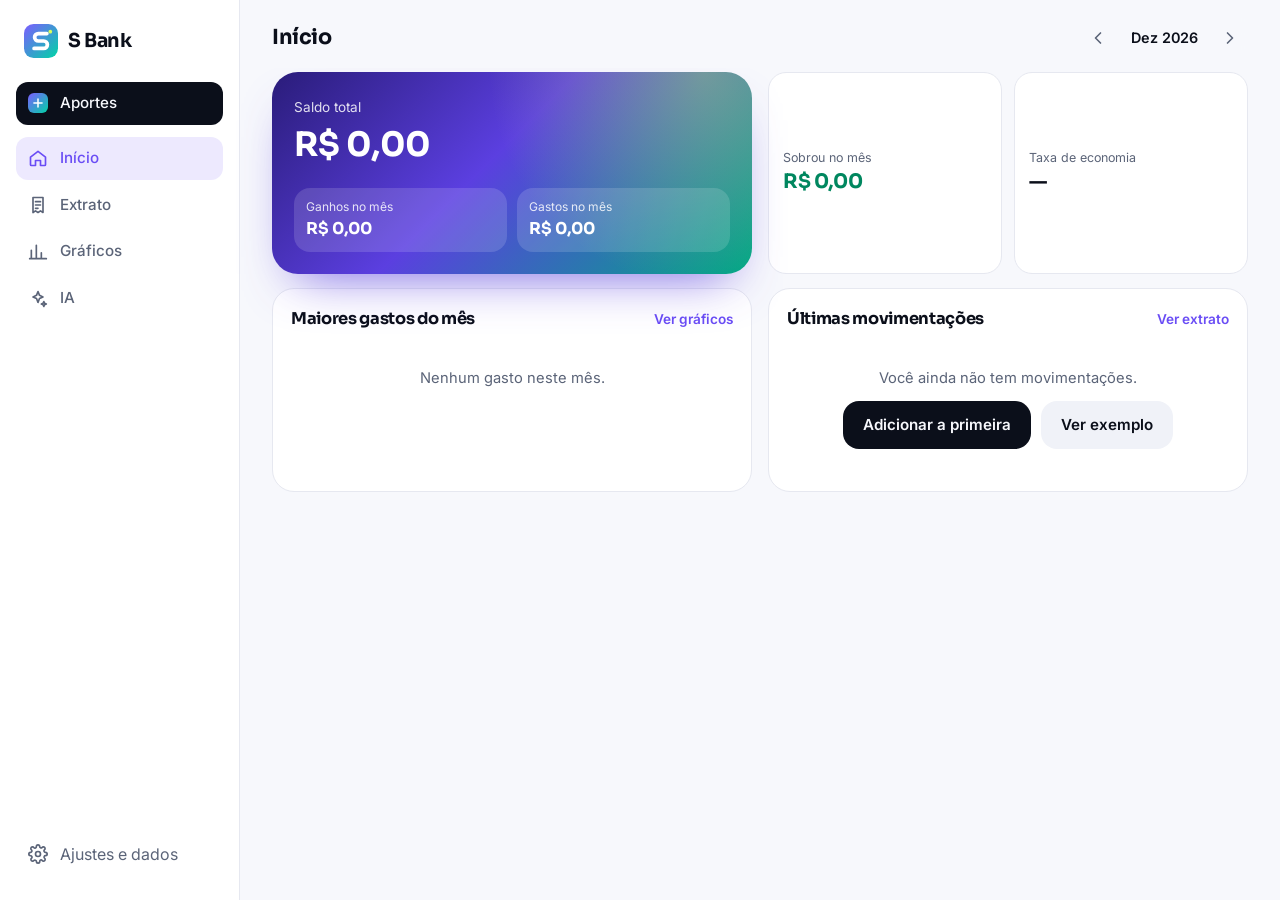
==== app/index.html @ efaa7842 "App de finanças: aportes, extrato, gráficos e análise com IA PWA em app/ otimizado para iPhone, com " ====
<!doctype html>
<html lang="pt-BR">
<head>
  <meta charset="utf-8">
  <meta name="viewport" content="width=device-width, initial-scale=1, viewport-fit=cover">
  <title>S Bank</title>
  <meta name="description" content="S Bank: controle seus ganhos e gastos, veja gráficos e receba análises com IA.">
  <meta name="theme-color" content="#F7F8FC" media="(prefers-color-scheme: light)">
  <meta name="theme-color" content="#0B0F1A" media="(prefers-color-scheme: dark)">
  <meta name="apple-mobile-web-app-capable" content="yes">
  <meta name="mobile-web-app-capable" content="yes">
  <meta name="apple-mobile-web-app-status-bar-style" content="black-translucent">
  <meta name="apple-mobile-web-app-title" content="S Bank">
  <meta name="format-detection" content="telephone=no">
  <link rel="manifest" href="manifest.webmanifest">
  <link rel="icon" href="icons/logo-mark.svg" type="image/svg+xml">
  <link rel="apple-touch-icon" href="icons/icon-180.png">
  <link rel="preconnect" href="https://fonts.googleapis.com">
  <link rel="preconnect" href="https://fonts.gstatic.com" crossorigin>
  <link href="https://fonts.googleapis.com/css2?family=Sora:wght@500;600;700&family=Inter:wght@400;500;600&display=swap" rel="stylesheet">
  <link rel="stylesheet" href="app.css">
  <script src="vendor/chart.umd.js" defer></script>
  <script src="app.js" type="module"></script>
</head>
<body>
  <div class="shell">
    <aside class="sidebar" aria-label="Navegação">
      <a class="brand" href="../">
        <img src="icons/logo-mark.svg" alt="" width="34" height="34">
        <span>S Bank</span>
      </a>
      <nav class="tabs" id="tabs">
        <button class="tab" data-view="inicio" aria-label="Início">
          <svg viewBox="0 0 24 24"><path d="M3 11l9-7 9 7v9a1 1 0 0 1-1 1h-5v-6H9v6H4a1 1 0 0 1-1-1z"/></svg>
          <span>Início</span>
        </button>
        <button class="tab" data-view="extrato" aria-label="Extrato">
          <svg viewBox="0 0 24 24"><path d="M6 3h12v18l-3-2-3 2-3-2-3 2zM9 8h6M9 12h6M9 16h3"/></svg>
          <span>Extrato</span>
        </button>
        <button class="tab tab--add" data-view="aportes" aria-label="Aportes">
          <span class="tab__plus"><svg viewBox="0 0 24 24"><path d="M12 5v14M5 12h14"/></svg></span>
          <span>Aportes</span>
        </button>
        <button class="tab" data-view="graficos" aria-label="Gráficos">
          <svg viewBox="0 0 24 24"><path d="M4 20V10M10 20V4M16 20v-7M22 20H2"/></svg>
          <span>Gráficos</span>
        </button>
        <button class="tab" data-view="ia" aria-label="IA">
          <svg viewBox="0 0 24 24"><path d="M12 3l1.8 4.6L18 9.5l-4.2 1.9L12 16l-1.8-4.6L6 9.5l4.2-1.9zM19 15l.9 2.1L22 18l-2.1.9L19 21l-.9-2.1L16 18l2.1-.9z"/></svg>
          <span>IA</span>
        </button>
      </nav>
      <button class="side-settings" data-open="ajustes">
        <svg viewBox="0 0 24 24"><circle cx="12" cy="12" r="3"/><path d="M19.4 15a1.7 1.7 0 0 0 .3 1.8l.1.1a2 2 0 1 1-2.8 2.8l-.1-.1a1.7 1.7 0 0 0-1.8-.3 1.7 1.7 0 0 0-1 1.5V21a2 2 0 1 1-4 0v-.1a1.7 1.7 0 0 0-1.1-1.5 1.7 1.7 0 0 0-1.8.3l-.1.1a2 2 0 1 1-2.8-2.8l.1-.1a1.7 1.7 0 0 0 .3-1.8 1.7 1.7 0 0 0-1.5-1H3a2 2 0 1 1 0-4h.1a1.7 1.7 0 0 0 1.5-1.1 1.7 1.7 0 0 0-.3-1.8l-.1-.1a2 2 0 1 1 2.8-2.8l.1.1a1.7 1.7 0 0 0 1.8.3H9a1.7 1.7 0 0 0 1-1.5V3a2 2 0 1 1 4 0v.1a1.7 1.7 0 0 0 1 1.5 1.7 1.7 0 0 0 1.8-.3l.1-.1a2 2 0 1 1 2.8 2.8l-.1.1a1.7 1.7 0 0 0-.3 1.8V9a1.7 1.7 0 0 0 1.5 1H21a2 2 0 1 1 0 4h-.1a1.7 1.7 0 0 0-1.5 1z"/></svg>
        <span>Ajustes e dados</span>
      </button>
    </aside>

    <div class="main">
      <header class="topbar">
        <div class="topbar__title">
          <img class="topbar__logo" src="icons/logo-mark.svg" alt="" width="30" height="30">
          <h1 id="viewTitle">Início</h1>
        </div>
        <div class="month" id="monthNav">
          <button class="icon-btn" id="prevMonth" aria-label="Mês anterior"><svg viewBox="0 0 24 24"><path d="M15 6l-6 6 6 6"/></svg></button>
          <span id="monthLabel">—</span>
          <button class="icon-btn" id="nextMonth" aria-label="Próximo mês"><svg viewBox="0 0 24 24"><path d="M9 6l6 6-6 6"/></svg></button>
        </div>
        <button class="icon-btn topbar__settings" data-open="ajustes" aria-label="Ajustes e dados">
          <svg viewBox="0 0 24 24"><circle cx="12" cy="12" r="3"/><path d="M12 2v3M12 19v3M4.2 4.2l2.1 2.1M17.7 17.7l2.1 2.1M2 12h3M19 12h3M4.2 19.8l2.1-2.1M17.7 6.3l2.1-2.1"/></svg>
        </button>
      </header>

      <main class="views">
        <!-- INÍCIO -->
        <section class="view" id="view-inicio" data-title="Início">
          <div class="home-grid">
            <div class="balance-card">
              <span class="balance-card__label">Saldo total</span>
              <strong class="balance-card__value" id="totalBalance">R$ 0,00</strong>
              <div class="balance-card__row">
                <div><span>Ganhos no mês</span><b id="monthIncome">R$ 0</b></div>
                <div><span>Gastos no mês</span><b id="monthExpense">R$ 0</b></div>
              </div>
            </div>

            <div class="stats">
              <div class="stat"><span>Sobrou no mês</span><strong id="monthNet">R$ 0</strong></div>
              <div class="stat"><span>Taxa de economia</span><strong id="savingsRate">0%</strong></div>
            </div>

            <div class="card">
              <div class="card__head"><h2>Maiores gastos do mês</h2><button class="link" data-goto="graficos">Ver gráficos</button></div>
              <div id="topCategories" class="bars"></div>
            </div>

            <div class="card">
              <div class="card__head"><h2>Últimas movimentações</h2><button class="link" data-goto="extrato">Ver extrato</button></div>
              <ul class="tx-list" id="recentList"></ul>
            </div>
          </div>
        </section>

        <!-- APORTES -->
        <section class="view" id="view-aportes" data-title="Aportes">
          <form class="entry" id="entryForm" autocomplete="off">
            <div class="segmented" role="radiogroup" aria-label="Tipo">
              <button type="button" class="segmented__btn" data-type="expense" role="radio">Gasto</button>
              <button type="button" class="segmented__btn" data-type="income" role="radio">Ganho</button>
            </div>

            <label class="amount">
              <span class="sr-only">Valor</span>
              <input id="amount" inputmode="numeric" enterkeyhint="done" value="R$ 0,00" aria-label="Valor">
            </label>

            <div class="field">
              <label for="desc">Descrição</label>
              <input id="desc" type="text" placeholder="Ex.: Mercado, Netflix, Salário" maxlength="80" enterkeyhint="next">
            </div>

            <div class="field">
              <span class="field__label">Categoria</span>
              <div class="chips" id="categoryChips"></div>
            </div>

            <div class="field-row">
              <div class="field">
                <label for="date">Data</label>
                <input id="date" type="date" required>
              </div>
            </div>

            <div class="entry__actions">
              <button type="submit" class="btn btn--primary btn--block" id="saveBtn">Adicionar</button>
              <button type="button" class="btn btn--ghost btn--block" id="cancelEdit" hidden>Cancelar edição</button>
              <button type="button" class="btn btn--danger btn--block" id="deleteBtn" hidden>Excluir</button>
            </div>
          </form>

          <div class="card">
            <div class="card__head"><h2>Adicionados recentemente</h2></div>
            <ul class="tx-list" id="addedList"></ul>
          </div>
        </section>

        <!-- EXTRATO -->
        <section class="view" id="view-extrato" data-title="Extrato">
          <div class="filters">
            <input type="search" id="search" placeholder="Buscar no extrato" aria-label="Buscar">
            <div class="filters__row">
              <div class="segmented segmented--sm" id="typeFilter">
                <button type="button" class="segmented__btn is-active" data-filter="all">Tudo</button>
                <button type="button" class="segmented__btn" data-filter="income">Ganhos</button>
                <button type="button" class="segmented__btn" data-filter="expense">Gastos</button>
              </div>
              <select id="catFilter" aria-label="Categoria"><option value="">Todas as categorias</option></select>
            </div>
          </div>
          <div class="statement-summary" id="statementSummary"></div>
          <div id="statement"></div>
        </section>

        <!-- GRÁFICOS -->
        <section class="view" id="view-graficos" data-title="Gráficos">
          <div class="charts-grid">
            <div class="card">
              <div class="card__head">
                <h2 id="donutTitle">Gastos por categoria</h2>
                <div class="segmented segmented--sm" id="donutType">
                  <button type="button" class="segmented__btn is-active" data-type="expense">Gastos</button>
                  <button type="button" class="segmented__btn" data-type="income">Ganhos</button>
                </div>
              </div>
              <div class="donut-wrap">
                <div class="chart-box chart-box--donut"><canvas id="donutChart" role="img" aria-label="Gráfico de rosca por categoria"></canvas>
                  <div class="donut-center"><span>Total</span><strong id="donutTotal">R$ 0</strong></div>
                </div>
                <ul class="legend" id="donutLegend"></ul>
              </div>
            </div>
            <div class="card">
              <div class="card__head"><h2>Ganhos x gastos (6 meses)</h2></div>
              <div class="chart-box"><canvas id="barChart" role="img" aria-label="Ganhos e gastos dos últimos 6 meses"></canvas></div>
            </div>
            <div class="card">
              <div class="card__head"><h2>Gasto acumulado no mês</h2></div>
              <div class="chart-box"><canvas id="lineChart" role="img" aria-label="Gasto acumulado ao longo do mês"></canvas></div>
            </div>
          </div>
        </section>

        <!-- IA -->
        <section class="view" id="view-ia" data-title="IA">
          <div class="ai-hero">
            <div class="ai-hero__icon">✦</div>
            <div>
              <h2>Analista S</h2>
              <p class="muted">A IA lê seus ganhos e gastos e devolve um resumo, alertas e gráficos.</p>
            </div>
          </div>
          <div class="ai-nokey card" id="aiNoKey" hidden>
            <p>Para usar a IA, adicione sua chave da API da Anthropic em <b>Ajustes</b>. Ela fica salva só neste aparelho.</p>
            <button class="btn btn--primary" data-open="ajustes">Abrir ajustes</button>
          </div>
          <div class="ai-prompts">
            <button class="prompt-chip" data-prompt="Analise meus ganhos e gastos deste mês. O que se destacou e onde estou gastando demais?">📊 Analisar o mês</button>
            <button class="prompt-chip" data-prompt="Compare meus últimos 6 meses. Quais categorias cresceram, quais caíram e qual a tendência?">📈 Comparar meses</button>
            <button class="prompt-chip" data-prompt="Onde posso economizar? Sugira cortes concretos com valores estimados por mês.">✂️ Onde economizar</button>
            <button class="prompt-chip" data-prompt="Monte um orçamento mensal por categoria baseado no meu histórico, buscando guardar pelo menos 20% do que ganho.">🎯 Criar orçamento</button>
          </div>
          <form class="ai-ask" id="aiForm">
            <textarea id="aiQuestion" rows="2" placeholder="Pergunte algo sobre suas finanças…" aria-label="Pergunta para a IA"></textarea>
            <button class="btn btn--primary" type="submit" id="aiSend">Analisar</button>
          </form>
          <div id="aiResults"></div>
        </section>
      </main>
    </div>
  </div>

  <!-- AJUSTES -->
  <div class="sheet" id="sheet-ajustes" role="dialog" aria-modal="true" aria-labelledby="ajustesTitle" hidden>
    <div class="sheet__backdrop" data-close></div>
    <div class="sheet__panel">
      <div class="sheet__grip"></div>
      <div class="sheet__head">
        <h2 id="ajustesTitle">Ajustes e dados</h2>
        <button class="icon-btn" data-close aria-label="Fechar"><svg viewBox="0 0 24 24"><path d="M6 6l12 12M18 6L6 18"/></svg></button>
      </div>

      <div class="settings-group">
        <h3>Seus dados</h3>
        <p class="muted small" id="dataInfo"></p>
        <div class="btn-grid">
          <button class="btn btn--primary" id="exportJson">Exportar dados (.json)</button>
          <button class="btn btn--ghost" id="exportCsv">Exportar extrato (.csv)</button>
          <label class="btn btn--ghost file-btn">Importar arquivo
            <input type="file" id="importFile" accept="application/json,.json">
          </label>
        </div>
        <p class="muted small">Exporte o arquivo e envie para a pasta <code>data/</code> do seu repositório. Para trazer de volta, use “Importar arquivo”.</p>
      </div>

      <div class="settings-group">
        <h3>Sincronizar com o GitHub <span class="tag">opcional</span></h3>
        <p class="muted small">Envia e baixa o arquivo de dados direto do repositório, sem precisar fazer upload manual. Use um token “fine-grained” com permissão <b>Contents: Read and write</b> apenas no repositório de dados.</p>
        <div class="field"><label for="ghRepo">Repositório (dono/nome)</label><input id="ghRepo" placeholder="1matheeus/sbank" autocapitalize="off" spellcheck="false"></div>
        <div class="field"><label for="ghPath">Caminho do arquivo</label><input id="ghPath" placeholder="data/sbank-dados.json" autocapitalize="off" spellcheck="false"></div>
        <div class="field"><label for="ghToken">Token do GitHub</label><input id="ghToken" type="password" placeholder="github_pat_…" autocapitalize="off" spellcheck="false"></div>
        <div class="btn-grid">
          <button class="btn btn--primary" id="ghPush">Enviar para o GitHub</button>
          <button class="btn btn--ghost" id="ghPull">Baixar do GitHub</button>
        </div>
      </div>

      <div class="settings-group">
        <h3>Inteligência artificial</h3>
        <p class="muted small">A análise usa a API da Anthropic (Claude). Crie uma chave em console.anthropic.com. Ela fica salva somente neste aparelho e nunca vai para o arquivo exportado.</p>
        <div class="field"><label for="apiKey">Chave da API</label><input id="apiKey" type="password" placeholder="sk-ant-…" autocapitalize="off" spellcheck="false"></div>
      </div>

      <div class="settings-group">
        <h3>Categorias</h3>
        <div class="cat-manage" id="catManage"></div>
        <form class="cat-add" id="catAddForm">
          <input id="catEmoji" maxlength="4" placeholder="🙂" aria-label="Emoji">
          <input id="catName" maxlength="24" placeholder="Nova categoria" aria-label="Nome da categoria" required>
          <select id="catType" aria-label="Tipo"><option value="expense">Gasto</option><option value="income">Ganho</option></select>
          <button class="btn btn--primary" type="submit">Criar</button>
        </form>
      </div>

      <div class="settings-group">
        <h3>Zona de perigo</h3>
        <div class="btn-grid">
          <button class="btn btn--ghost" id="loadDemo">Carregar dados de exemplo</button>
          <button class="btn btn--danger" id="wipeData">Apagar todos os dados</button>
        </div>
      </div>
      <p class="muted small center">S Bank · seus dados ficam neste aparelho até você exportar.</p>
    </div>
  </div>

  <div class="toast" id="toast" role="status" aria-live="polite"></div>
</body>
</html>
---- app/app.css ----
:root {
  color-scheme: light;
  --violet: #7C5CFF;
  --mint: #00D4A6;
  --lime: #D9FF5C;
  --grad: linear-gradient(135deg, var(--violet), var(--mint));
  --bg: #F7F8FC;
  --surface: #FFFFFF;
  --surface-2: #F0F2F8;
  --line: #E6E8F0;
  --text: #0B0F1A;
  --text-2: #5B6478;
  --text-3: #8A92A6;
  --pos: #00875F;
  --neg: #D92D3A;
  --accent: #6A4DF5;
  --shadow: 0 12px 32px -16px rgba(20, 26, 43, .22);
  --radius: 22px;
  --tabbar-h: 64px;
  --safe-top: env(safe-area-inset-top, 0px);
  --safe-bottom: env(safe-area-inset-bottom, 0px);
}
@media (prefers-color-scheme: dark) {
  :root:not([data-theme="light"]) {
    color-scheme: dark;
    --bg: #0B0F1A;
    --surface: #141A2B;
    --surface-2: #1C2338;
    --line: #262E46;
    --text: #F1F3F9;
    --text-2: #A9B0C2;
    --text-3: #7A8299;
    --pos: #2BD9A8;
    --neg: #FF6B76;
    --accent: #A08CFF;
    --shadow: 0 12px 32px -16px rgba(0, 0, 0, .6);
  }
}
:root[data-theme="dark"] {
  color-scheme: dark;
  --bg: #0B0F1A; --surface: #141A2B; --surface-2: #1C2338; --line: #262E46;
  --text: #F1F3F9; --text-2: #A9B0C2; --text-3: #7A8299;
  --pos: #2BD9A8; --neg: #FF6B76; --accent: #A08CFF;
  --shadow: 0 12px 32px -16px rgba(0, 0, 0, .6);
}

* { box-sizing: border-box; margin: 0; padding: 0; -webkit-tap-highlight-color: transparent; }
html, body { height: 100%; }
body {
  font-family: Inter, -apple-system, system-ui, sans-serif;
  background: var(--bg);
  color: var(--text);
  line-height: 1.5;
  -webkit-font-smoothing: antialiased;
  -webkit-text-size-adjust: 100%;
  overscroll-behavior-y: none;
}
h1, h2, h3, strong, .brand { font-family: Sora, Inter, sans-serif; letter-spacing: -0.02em; }
h2 { font-size: 1.02rem; }
h3 { font-size: .95rem; }
button { font: inherit; color: inherit; background: none; border: 0; cursor: pointer; }
input, select, textarea { font: inherit; font-size: 16px; color: var(--text); }
svg { fill: none; stroke: currentColor; stroke-width: 2; stroke-linecap: round; stroke-linejoin: round; }
code { font-size: .85em; background: var(--surface-2); padding: 1px 6px; border-radius: 6px; }
.muted { color: var(--text-2); }
.small { font-size: .82rem; }
.center { text-align: center; }
.pos { color: var(--pos); }
.neg { color: var(--neg); }
.sr-only { position: absolute; width: 1px; height: 1px; overflow: hidden; clip: rect(0 0 0 0); }
[hidden] { display: none !important; }

/* ---------- Layout ---------- */
.shell { min-height: 100dvh; }
.sidebar .brand, .side-settings { display: none; }
.tabs {
  position: fixed; left: 0; right: 0; bottom: 0; z-index: 40;
  display: grid; grid-template-columns: repeat(5, 1fr);
  height: calc(var(--tabbar-h) + var(--safe-bottom));
  padding-bottom: var(--safe-bottom);
  background: color-mix(in srgb, var(--surface) 82%, transparent);
  backdrop-filter: blur(20px) saturate(1.6);
  -webkit-backdrop-filter: blur(20px) saturate(1.6);
  border-top: 1px solid var(--line);
}
.tab {
  display: flex; flex-direction: column; align-items: center; justify-content: center; gap: 3px;
  font-size: .68rem; font-weight: 500; color: var(--text-3); transition: color .2s;
}
.tab svg { width: 24px; height: 24px; }
.tab.is-active { color: var(--accent); }
.tab--add { color: var(--text-2); }
.tab__plus {
  width: 44px; height: 44px; margin-top: -18px; border-radius: 15px; display: grid; place-items: center;
  background: var(--grad); color: #fff; box-shadow: 0 8px 20px -6px rgba(124, 92, 255, .7);
}
.tab__plus svg { width: 24px; height: 24px; stroke-width: 2.6; }
.tab--add.is-active { color: var(--accent); }

.topbar {
  position: sticky; top: 0; z-index: 30;
  display: flex; align-items: center; gap: 8px;
  padding: calc(var(--safe-top) + 10px) 16px 10px;
  background: color-mix(in srgb, var(--bg) 85%, transparent);
  backdrop-filter: blur(16px); -webkit-backdrop-filter: blur(16px);
}
.topbar__title { display: flex; align-items: center; gap: 10px; min-width: 0; }
.topbar h1 { font-size: 1.3rem; white-space: nowrap; }
.month { margin-left: auto; display: flex; align-items: center; gap: 2px; font-weight: 600; font-size: .9rem; }
.month span { min-width: 92px; text-align: center; text-transform: capitalize; }
.icon-btn { width: 36px; height: 36px; border-radius: 12px; display: grid; place-items: center; color: var(--text-2); }
.icon-btn:active { background: var(--surface-2); }
.icon-btn svg { width: 20px; height: 20px; }

.views { padding: 4px 16px calc(var(--tabbar-h) + var(--safe-bottom) + 24px); max-width: 1180px; margin: 0 auto; }
.view { display: none; animation: fade .25s ease; }
.view.is-active { display: block; }
@keyframes fade { from { opacity: 0; transform: translateY(6px); } }

/* ---------- Cards ---------- */
.card {
  background: var(--surface); border: 1px solid var(--line); border-radius: var(--radius);
  padding: 18px; margin-top: 14px;
}
.card__head { display: flex; align-items: center; justify-content: space-between; gap: 12px; margin-bottom: 12px; flex-wrap: wrap; }
.link { color: var(--accent); font-weight: 600; font-size: .85rem; }

.balance-card {
  position: relative; overflow: hidden; color: #fff; border-radius: 26px; padding: 22px;
  background:
    radial-gradient(circle at 90% 0%, rgba(217, 255, 92, .35), transparent 45%),
    linear-gradient(135deg, #2A1C7A 0%, #5B3FE0 45%, #00A884 100%);
  box-shadow: 0 24px 50px -24px rgba(91, 63, 224, .8);
}
.balance-card__label { font-size: .85rem; opacity: .85; }
.balance-card__value { display: block; font-size: 2.1rem; margin: 2px 0 18px; }
.balance-card__row { display: grid; grid-template-columns: 1fr 1fr; gap: 10px; }
.balance-card__row div { background: rgba(255, 255, 255, .14); border-radius: 16px; padding: 10px 12px; }
.balance-card__row span { display: block; font-size: .75rem; opacity: .85; }
.balance-card__row b { font-family: Sora, sans-serif; font-size: 1.02rem; }

.stats { display: grid; grid-template-columns: 1fr 1fr; gap: 12px; margin-top: 14px; }
.stat { background: var(--surface); border: 1px solid var(--line); border-radius: 18px; padding: 14px; }
.stat span { display: block; font-size: .78rem; color: var(--text-2); }
.stat strong { font-size: 1.25rem; }

.bars { display: grid; gap: 12px; }
.bar-row { display: grid; grid-template-columns: 1fr auto; gap: 4px 10px; font-size: .9rem; }
.bar-row__name { display: flex; align-items: center; gap: 8px; }
.bar-row__value { font-weight: 600; font-variant-numeric: tabular-nums; }
.bar-row__track { grid-column: 1 / -1; height: 8px; border-radius: 8px; background: var(--surface-2); overflow: hidden; }
.bar-row__fill { height: 100%; border-radius: 8px; }

/* ---------- Transactions ---------- */
.tx-list { list-style: none; }
.tx {
  display: flex; align-items: center; gap: 12px; padding: 10px 4px; width: 100%; text-align: left;
  border-radius: 14px;
}
.tx:active { background: var(--surface-2); }
.tx + .tx, li + li > .tx { border-top: 1px solid var(--line); }
.tx__icon { flex: none; width: 42px; height: 42px; border-radius: 14px; display: grid; place-items: center; font-size: 1.2rem; background: var(--surface-2); }
.tx__body { flex: 1; min-width: 0; }
.tx__title, .tx__meta { display: block; }
.tx__title { font-weight: 600; white-space: nowrap; overflow: hidden; text-overflow: ellipsis; }
.tx__meta { font-size: .78rem; color: var(--text-2); }
.tx__amount { font-family: Sora, sans-serif; font-weight: 600; font-variant-numeric: tabular-nums; white-space: nowrap; }
.empty { padding: 24px 8px; text-align: center; color: var(--text-2); font-size: .92rem; }
.empty .btn { margin-top: 12px; }

/* ---------- Buttons & fields ---------- */
.btn {
  display: inline-flex; align-items: center; justify-content: center; gap: 8px;
  min-height: 48px; padding: 0 20px; border-radius: 16px; font-weight: 600; font-size: .95rem;
  transition: transform .15s, opacity .2s; text-align: center;
}
.btn:active { transform: scale(.98); }
.btn:disabled { opacity: .5; }
.btn--primary { background: var(--text); color: var(--bg); }
.btn--ghost { background: var(--surface-2); color: var(--text); }
.btn--danger { background: color-mix(in srgb, var(--neg) 14%, transparent); color: var(--neg); }
.btn--block { width: 100%; }
.btn-grid { display: grid; gap: 10px; margin: 10px 0; }
.file-btn { position: relative; overflow: hidden; cursor: pointer; }
.file-btn input { position: absolute; inset: 0; opacity: 0; cursor: pointer; }

.field { display: grid; gap: 6px; margin-top: 16px; }
.field label, .field__label { font-size: .82rem; font-weight: 600; color: var(--text-2); }
.field input, .field select, .filters input, .filters select, .cat-add input, .cat-add select, .ai-ask textarea {
  width: 100%; min-height: 48px; padding: 10px 14px; border-radius: 14px;
  background: var(--surface); border: 1px solid var(--line); outline: none;
  -webkit-appearance: none; appearance: none;
}
.field input:focus, .filters input:focus, .ai-ask textarea:focus { border-color: var(--accent); box-shadow: 0 0 0 3px color-mix(in srgb, var(--accent) 20%, transparent); }
input[type=date] { display: block; }
select {
  background-image: url("data:image/svg+xml,%3Csvg xmlns='http://www.w3.org/2000/svg' viewBox='0 0 24 24' fill='none' stroke='%238A92A6' stroke-width='2' stroke-linecap='round'%3E%3Cpath d='M6 9l6 6 6-6'/%3E%3C/svg%3E");
  background-repeat: no-repeat; background-position: right 12px center; background-size: 18px; padding-right: 38px !important;
}

.segmented { display: grid; grid-auto-flow: column; grid-auto-columns: 1fr; padding: 4px; border-radius: 16px; background: var(--surface-2); gap: 4px; }
.segmented__btn { min-height: 42px; border-radius: 12px; font-weight: 600; color: var(--text-2); transition: background .2s, color .2s; }
.segmented__btn.is-active { background: var(--surface); color: var(--text); box-shadow: 0 2px 8px rgba(0, 0, 0, .08); }
.segmented--sm .segmented__btn { min-height: 34px; padding: 0 12px; font-size: .85rem; }
.entry .segmented__btn.is-active[data-type="expense"] { color: var(--neg); }
.entry .segmented__btn.is-active[data-type="income"] { color: var(--pos); }

/* ---------- Aportes ---------- */
.entry { background: var(--surface); border: 1px solid var(--line); border-radius: var(--radius); padding: 18px; }
.amount { display: block; margin: 18px 0 4px; }
.amount input {
  width: 100%; border: 0; outline: 0; background: transparent; text-align: center;
  font-family: Sora, sans-serif; font-weight: 700; font-size: 2.6rem; letter-spacing: -0.03em;
  font-variant-numeric: tabular-nums; caret-color: var(--accent);
}
.entry[data-type="expense"] .amount input { color: var(--neg); }
.entry[data-type="income"] .amount input { color: var(--pos); }
.chips { display: grid; grid-template-columns: repeat(auto-fill, minmax(96px, 1fr)); gap: 8px; }
.chip {
  display: flex; flex-direction: column; align-items: center; gap: 4px; padding: 10px 6px; min-height: 72px;
  border-radius: 16px; border: 1.5px solid var(--line); background: var(--surface); font-size: .78rem; font-weight: 500;
  transition: border-color .15s, background .15s;
}
.chip__emoji { font-size: 1.35rem; line-height: 1; }
.chip.is-active { border-color: var(--accent); background: color-mix(in srgb, var(--accent) 10%, var(--surface)); color: var(--text); }
.field-row { display: grid; gap: 12px; }
.entry__actions { display: grid; gap: 10px; margin-top: 20px; }

/* ---------- Extrato ---------- */
.filters { display: grid; gap: 10px; }
.filters__row { display: grid; grid-template-columns: 1fr; gap: 10px; }
.statement-summary { display: grid; grid-template-columns: repeat(3, minmax(0, 1fr)); gap: 8px; margin: 14px 0 4px; }
.statement-summary div { min-width: 0; background: var(--surface); border: 1px solid var(--line); border-radius: 16px; padding: 10px 12px; }
.statement-summary span { display: block; font-size: .72rem; color: var(--text-2); }
.statement-summary b { display: block; font-family: Sora, sans-serif; font-size: clamp(.78rem, 3.4vw, .92rem); white-space: nowrap; font-variant-numeric: tabular-nums; }
.day { margin-top: 16px; }
.day__head { display: flex; justify-content: space-between; font-size: .8rem; font-weight: 600; color: var(--text-2); padding: 0 6px 6px; }
.day__head span:first-child::first-letter { text-transform: uppercase; }
.day .tx-list { background: var(--surface); border: 1px solid var(--line); border-radius: 18px; padding: 2px 10px; }

/* ---------- Gráficos ---------- */
.charts-grid { display: grid; gap: 0; }
.chart-box { position: relative; height: 240px; }
.chart-box--donut { height: 220px; width: 220px; margin: 0 auto; }
.donut-center { position: absolute; inset: 0; display: grid; place-content: center; text-align: center; pointer-events: none; }
.donut-center span { font-size: .75rem; color: var(--text-2); }
.donut-center strong { font-size: 1.15rem; }
.donut-wrap { display: grid; gap: 16px; }
.legend { list-style: none; display: grid; gap: 2px; }
.legend li { display: grid; grid-template-columns: 12px 1fr auto auto; gap: 10px; align-items: center; padding: 7px 4px; font-size: .9rem; border-bottom: 1px solid var(--line); }
.legend li:last-child { border-bottom: 0; }
.legend i { width: 12px; height: 12px; border-radius: 4px; }
.legend b { font-variant-numeric: tabular-nums; }
.legend small { color: var(--text-2); min-width: 42px; text-align: right; font-variant-numeric: tabular-nums; }

/* ---------- IA ---------- */
.ai-hero { display: flex; gap: 14px; align-items: center; padding: 18px; border-radius: var(--radius); background: linear-gradient(160deg, color-mix(in srgb, var(--violet) 14%, var(--surface)), color-mix(in srgb, var(--mint) 14%, var(--surface))); border: 1px solid var(--line); }
.ai-hero__icon { flex: none; width: 48px; height: 48px; border-radius: 16px; display: grid; place-items: center; background: var(--grad); color: #fff; font-size: 1.4rem; }
.ai-hero p { font-size: .88rem; }
.ai-prompts { display: flex; gap: 8px; overflow-x: auto; padding: 14px 0 4px; margin: 0 -16px; padding-inline: 16px; scrollbar-width: none; }
.ai-prompts::-webkit-scrollbar { display: none; }
.prompt-chip { flex: none; padding: 10px 14px; border-radius: 999px; background: var(--surface); border: 1px solid var(--line); font-size: .88rem; font-weight: 500; white-space: nowrap; }
.prompt-chip:active { background: var(--surface-2); }
.ai-ask { display: grid; grid-template-columns: 1fr auto; gap: 8px; margin-top: 10px; align-items: end; }
.ai-ask textarea { resize: none; min-height: 48px; }
.ai-loading { display: flex; align-items: center; gap: 12px; }
.spinner { width: 22px; height: 22px; border-radius: 50%; border: 3px solid var(--surface-2); border-top-color: var(--accent); animation: spin .8s linear infinite; }
@keyframes spin { to { transform: rotate(360deg); } }
.ai-report h3 { font-size: 1.1rem; margin-bottom: 6px; }
.ai-report__q { font-size: .8rem; color: var(--text-2); margin-bottom: 10px; }
.ai-report__summary { color: var(--text); }
.insights { list-style: none; display: grid; gap: 8px; margin: 14px 0; }
.insights li { display: flex; gap: 10px; padding: 10px 12px; border-radius: 14px; background: var(--surface-2); font-size: .92rem; }
.insights li::before { flex: none; font-weight: 700; }
.insights .positivo::before { content: "✓"; color: var(--pos); }
.insights .alerta::before { content: "!"; color: var(--neg); }
.insights .neutro::before { content: "•"; color: var(--text-2); }
.ai-chart { margin-top: 16px; }
.ai-chart h4 { font-family: Sora, sans-serif; font-size: .95rem; }
.ai-chart p { font-size: .82rem; color: var(--text-2); margin-bottom: 8px; }
.tips { margin: 14px 0 0 18px; display: grid; gap: 6px; font-size: .92rem; }
.ai-report__foot { display: flex; justify-content: space-between; align-items: center; margin-top: 14px; font-size: .75rem; color: var(--text-3); }
.ai-error { border-color: color-mix(in srgb, var(--neg) 40%, var(--line)); }

/* ---------- Sheet (ajustes) ---------- */
.sheet { position: fixed; inset: 0; z-index: 60; }
.sheet__backdrop { position: absolute; inset: 0; background: rgba(5, 8, 15, .45); animation: fadeIn .2s; }
.sheet__panel {
  position: absolute; left: 0; right: 0; bottom: 0; max-height: calc(100dvh - var(--safe-top) - 24px);
  overflow-y: auto; -webkit-overflow-scrolling: touch; overscroll-behavior: contain;
  background: var(--bg); border-radius: 26px 26px 0 0; padding: 8px 18px calc(24px + var(--safe-bottom));
  animation: slideUp .28s cubic-bezier(.2, .8, .2, 1);
}
.sheet__grip { width: 40px; height: 5px; border-radius: 5px; background: var(--line); margin: 4px auto 8px; }
.sheet__head { display: flex; align-items: center; justify-content: space-between; margin-bottom: 4px; }
.sheet__head h2 { font-size: 1.25rem; }
@keyframes slideUp { from { transform: translateY(100%); } }
@keyframes fadeIn { from { opacity: 0; } }
.settings-group { background: var(--surface); border: 1px solid var(--line); border-radius: 20px; padding: 16px; margin-top: 14px; }
.settings-group h3 { margin-bottom: 6px; display: flex; align-items: center; gap: 8px; }
.tag { font-family: Inter, sans-serif; font-size: .7rem; font-weight: 600; padding: 2px 8px; border-radius: 999px; background: var(--surface-2); color: var(--text-2); }
.cat-manage { display: flex; flex-wrap: wrap; gap: 6px; margin: 8px 0 12px; }
.cat-pill { display: inline-flex; align-items: center; gap: 6px; padding: 6px 6px 6px 10px; border-radius: 999px; background: var(--surface-2); font-size: .85rem; }
.cat-pill i { width: 8px; height: 8px; border-radius: 50%; }
.cat-pill button { width: 22px; height: 22px; border-radius: 50%; display: grid; place-items: center; color: var(--text-3); }
.cat-pill button svg { width: 14px; height: 14px; }
.cat-add { display: grid; grid-template-columns: 64px 1fr; gap: 8px; }
.cat-add select, .cat-add .btn { grid-column: span 1; }
.cat-add #catEmoji { text-align: center; }

.toast {
  position: fixed; left: 50%; bottom: calc(var(--tabbar-h) + var(--safe-bottom) + 16px); z-index: 80;
  transform: translate(-50%, 20px); opacity: 0; pointer-events: none;
  background: var(--text); color: var(--bg); padding: 12px 18px; border-radius: 14px; font-weight: 500; font-size: .9rem;
  max-width: calc(100vw - 32px); transition: opacity .25s, transform .25s; box-shadow: var(--shadow);
}
.toast.show { opacity: 1; transform: translate(-50%, 0); }

/* ---------- Telas maiores ---------- */
@media (min-width: 720px) {
  .home-grid { display: grid; grid-template-columns: 1fr 1fr; gap: 0 16px; }
  .home-grid .balance-card, .home-grid .stats { grid-column: span 1; }
  .home-grid .stats { margin-top: 0; align-content: stretch; }
  .home-grid .stat { display: grid; align-content: center; }
  .filters__row { grid-template-columns: auto 1fr; }
  .charts-grid { grid-template-columns: 1fr 1fr; gap: 0 16px; }
  .charts-grid .card:first-child { grid-row: span 2; }
  .donut-wrap { align-content: start; }
  .field-row { grid-template-columns: 1fr 1fr; }
  #view-aportes { display: none; }
  #view-aportes.is-active { display: grid; grid-template-columns: 1.1fr 1fr; gap: 16px; align-items: start; }
  #view-aportes .card { margin-top: 0; }
  .cat-add { grid-template-columns: 64px 1fr 140px auto; }
}
@media (min-width: 1000px) {
  .shell { display: grid; grid-template-columns: 240px 1fr; }
  .sidebar {
    position: sticky; top: 0; height: 100dvh; display: flex; flex-direction: column; gap: 24px;
    padding: 24px 16px; border-right: 1px solid var(--line); background: var(--surface);
  }
  .sidebar .brand { display: flex; align-items: center; gap: 10px; font-weight: 700; font-size: 1.2rem; color: var(--text); text-decoration: none; padding: 0 8px; }
  .tabs { position: static; display: grid; grid-template-columns: 1fr; height: auto; padding: 0; gap: 4px; background: none; border: 0; backdrop-filter: none; -webkit-backdrop-filter: none; }
  .tab { flex-direction: row; justify-content: flex-start; gap: 12px; padding: 10px 12px; border-radius: 12px; font-size: .95rem; color: var(--text-2); }
  .tab:hover { background: var(--surface-2); }
  .tab.is-active { background: color-mix(in srgb, var(--accent) 12%, transparent); color: var(--accent); }
  .tab svg { width: 20px; height: 20px; }
  .tab__plus { width: 20px; height: 20px; margin: 0; border-radius: 6px; box-shadow: none; }
  .tab__plus svg { width: 14px; height: 14px; }
  .tab--add { order: -1; background: var(--text); color: var(--bg) !important; margin-bottom: 8px; }
  .tab--add:hover { background: var(--text); opacity: .9; }
  .side-settings { margin-top: auto; display: flex; align-items: center; gap: 12px; padding: 10px 12px; border-radius: 12px; color: var(--text-2); }
  .side-settings:hover { background: var(--surface-2); }
  .side-settings svg { width: 20px; height: 20px; }
  .topbar { padding: 20px 32px 12px; }
  .topbar__logo, .topbar__settings { display: none; }
  .views { padding: 4px 32px 48px; }
  .toast { bottom: 32px; }
  .sheet__panel { left: 50%; right: auto; width: 560px; transform: translateX(-50%); top: 5vh; bottom: 5vh; border-radius: 26px; max-height: none; animation: fadeIn .2s; }
  .sheet__grip { display: none; }
}

@media (prefers-reduced-motion: reduce) {
  *, *::before, *::after { animation: none !important; transition: none !important; }
}
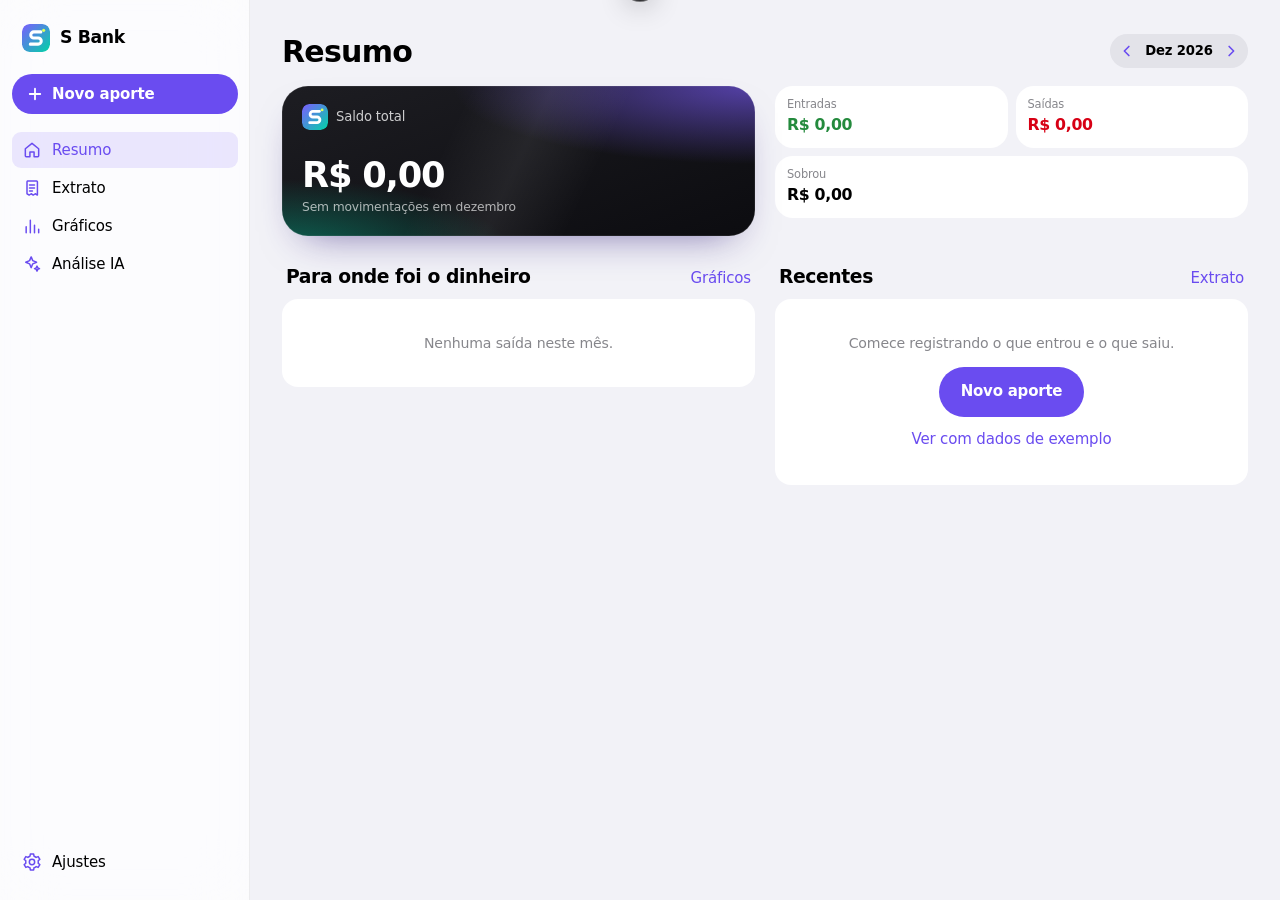
==== commit 418d407d: "Novo visual no estilo iOS para o app e a landing page App: fonte e cores do sistema, barra de abas d" ====
--- a/app/index.html
+++ b/app/index.html
@@ -4,9 +4,9 @@
   <meta charset="utf-8">
   <meta name="viewport" content="width=device-width, initial-scale=1, viewport-fit=cover">
   <title>S Bank</title>
-  <meta name="description" content="S Bank: controle seus ganhos e gastos, veja gráficos e receba análises com IA.">
-  <meta name="theme-color" content="#F7F8FC" media="(prefers-color-scheme: light)">
-  <meta name="theme-color" content="#0B0F1A" media="(prefers-color-scheme: dark)">
+  <meta name="description" content="S Bank: seus ganhos e gastos, com gráficos e análise por IA.">
+  <meta name="theme-color" content="#F2F2F7" media="(prefers-color-scheme: light)">
+  <meta name="theme-color" content="#000000" media="(prefers-color-scheme: dark)">
   <meta name="apple-mobile-web-app-capable" content="yes">
   <meta name="mobile-web-app-capable" content="yes">
   <meta name="apple-mobile-web-app-status-bar-style" content="black-translucent">
@@ -15,205 +15,156 @@
   <link rel="manifest" href="manifest.webmanifest">
   <link rel="icon" href="icons/logo-mark.svg" type="image/svg+xml">
   <link rel="apple-touch-icon" href="icons/icon-180.png">
-  <link rel="preconnect" href="https://fonts.googleapis.com">
-  <link rel="preconnect" href="https://fonts.gstatic.com" crossorigin>
-  <link href="https://fonts.googleapis.com/css2?family=Sora:wght@500;600;700&family=Inter:wght@400;500;600&display=swap" rel="stylesheet">
   <link rel="stylesheet" href="app.css">
   <script src="vendor/chart.umd.js" defer></script>
   <script src="app.js" type="module"></script>
 </head>
 <body>
-  <div class="shell">
+  <!-- Ícones (estilo SF Symbols) -->
+  <svg width="0" height="0" style="position:absolute" aria-hidden="true">
+    <symbol id="i-resumo" viewBox="0 0 24 24"><path d="M4 10.5 12 4l8 6.5V19a1 1 0 0 1-1 1h-4.5v-5.5h-5V20H5a1 1 0 0 1-1-1z"/></symbol>
+    <symbol id="i-extrato" viewBox="0 0 24 24"><path d="M6.5 3.5h11a1 1 0 0 1 1 1v16l-2.6-1.6-2.4 1.6-2.5-1.6-2.4 1.6-2.6-1.6V4.5a1 1 0 0 1 1-1zM9 8.5h6M9 12h6M9 15.5h3.5"/></symbol>
+    <symbol id="i-graficos" viewBox="0 0 24 24"><path d="M5 20v-7M10 20V5M15 20v-9M20 20v-4"/></symbol>
+    <symbol id="i-ia" viewBox="0 0 24 24"><path d="M11 3.5 12.9 8l4.6 1.9-4.6 1.9L11 16.4l-1.9-4.6L4.5 9.9 9.1 8zM18 14.5l.9 2.1 2.1.9-2.1.9-.9 2.1-.9-2.1-2.1-.9 2.1-.9z"/></symbol>
+    <symbol id="i-plus" viewBox="0 0 24 24"><path d="M12 5v14M5 12h14"/></symbol>
+    <symbol id="i-gear" viewBox="0 0 24 24"><path d="M12 15.2a3.2 3.2 0 1 0 0-6.4 3.2 3.2 0 0 0 0 6.4z"/><path d="M19.4 13.5a7.6 7.6 0 0 0 0-3l2-1.6-2-3.4-2.4 1a7.4 7.4 0 0 0-2.6-1.5L14 2.5h-4l-.4 2.5A7.4 7.4 0 0 0 7 6.5l-2.4-1-2 3.4 2 1.6a7.6 7.6 0 0 0 0 3l-2 1.6 2 3.4 2.4-1a7.4 7.4 0 0 0 2.6 1.5l.4 2.5h4l.4-2.5a7.4 7.4 0 0 0 2.6-1.5l2.4 1 2-3.4z"/></symbol>
+    <symbol id="i-left" viewBox="0 0 24 24"><path d="M14.5 6 8.5 12l6 6"/></symbol>
+    <symbol id="i-right" viewBox="0 0 24 24"><path d="m9.5 6 6 6-6 6"/></symbol>
+    <symbol id="i-search" viewBox="0 0 24 24"><circle cx="10.5" cy="10.5" r="6"/><path d="m15 15 4.5 4.5"/></symbol>
+    <symbol id="i-up" viewBox="0 0 24 24"><path d="M12 19V5M6 11l6-6 6 6"/></symbol>
+    <symbol id="i-trash" viewBox="0 0 24 24"><path d="M4.5 6.5h15M9.5 6.5V4.5h5v2M6.5 6.5l.8 12.2a1.5 1.5 0 0 0 1.5 1.3h6.4a1.5 1.5 0 0 0 1.5-1.3l.8-12.2M10 10.5v6M14 10.5v6"/></symbol>
+    <symbol id="i-delete" viewBox="0 0 24 24"><path d="M9 5.5h10.5a1 1 0 0 1 1 1v11a1 1 0 0 1-1 1H9L3.5 12z"/><path d="m11.5 9.5 5 5M16.5 9.5l-5 5"/></symbol>
+    <symbol id="i-sparkle" viewBox="0 0 24 24"><path d="M12 2.5 14.2 9.8 21.5 12l-7.3 2.2L12 21.5l-2.2-7.3L2.5 12l7.3-2.2z"/></symbol>
+  </svg>
+
+  <div class="app" id="app">
     <aside class="sidebar" aria-label="Navegação">
-      <a class="brand" href="../">
-        <img src="icons/logo-mark.svg" alt="" width="34" height="34">
+      <a class="sidebar__brand" href="../">
+        <img src="icons/logo-mark.svg" alt="" width="28" height="28">
         <span>S Bank</span>
       </a>
-      <nav class="tabs" id="tabs">
-        <button class="tab" data-view="inicio" aria-label="Início">
-          <svg viewBox="0 0 24 24"><path d="M3 11l9-7 9 7v9a1 1 0 0 1-1 1h-5v-6H9v6H4a1 1 0 0 1-1-1z"/></svg>
-          <span>Início</span>
-        </button>
-        <button class="tab" data-view="extrato" aria-label="Extrato">
-          <svg viewBox="0 0 24 24"><path d="M6 3h12v18l-3-2-3 2-3-2-3 2zM9 8h6M9 12h6M9 16h3"/></svg>
-          <span>Extrato</span>
-        </button>
-        <button class="tab tab--add" data-view="aportes" aria-label="Aportes">
-          <span class="tab__plus"><svg viewBox="0 0 24 24"><path d="M12 5v14M5 12h14"/></svg></span>
-          <span>Aportes</span>
-        </button>
-        <button class="tab" data-view="graficos" aria-label="Gráficos">
-          <svg viewBox="0 0 24 24"><path d="M4 20V10M10 20V4M16 20v-7M22 20H2"/></svg>
-          <span>Gráficos</span>
-        </button>
-        <button class="tab" data-view="ia" aria-label="IA">
-          <svg viewBox="0 0 24 24"><path d="M12 3l1.8 4.6L18 9.5l-4.2 1.9L12 16l-1.8-4.6L6 9.5l4.2-1.9zM19 15l.9 2.1L22 18l-2.1.9L19 21l-.9-2.1L16 18l2.1-.9z"/></svg>
-          <span>IA</span>
-        </button>
+      <button class="sidebar__new pressable" data-new>
+        <svg><use href="#i-plus"/></svg><span>Novo aporte</span>
+      </button>
+      <nav class="sidebar__nav">
+        <button class="side-item pressable" data-view="resumo"><svg><use href="#i-resumo"/></svg><span>Resumo</span></button>
+        <button class="side-item pressable" data-view="extrato"><svg><use href="#i-extrato"/></svg><span>Extrato</span></button>
+        <button class="side-item pressable" data-view="graficos"><svg><use href="#i-graficos"/></svg><span>Gráficos</span></button>
+        <button class="side-item pressable" data-view="ia"><svg><use href="#i-ia"/></svg><span>Análise IA</span></button>
       </nav>
-      <button class="side-settings" data-open="ajustes">
-        <svg viewBox="0 0 24 24"><circle cx="12" cy="12" r="3"/><path d="M19.4 15a1.7 1.7 0 0 0 .3 1.8l.1.1a2 2 0 1 1-2.8 2.8l-.1-.1a1.7 1.7 0 0 0-1.8-.3 1.7 1.7 0 0 0-1 1.5V21a2 2 0 1 1-4 0v-.1a1.7 1.7 0 0 0-1.1-1.5 1.7 1.7 0 0 0-1.8.3l-.1.1a2 2 0 1 1-2.8-2.8l.1-.1a1.7 1.7 0 0 0 .3-1.8 1.7 1.7 0 0 0-1.5-1H3a2 2 0 1 1 0-4h.1a1.7 1.7 0 0 0 1.5-1.1 1.7 1.7 0 0 0-.3-1.8l-.1-.1a2 2 0 1 1 2.8-2.8l.1.1a1.7 1.7 0 0 0 1.8.3H9a1.7 1.7 0 0 0 1-1.5V3a2 2 0 1 1 4 0v.1a1.7 1.7 0 0 0 1 1.5 1.7 1.7 0 0 0 1.8-.3l.1-.1a2 2 0 1 1 2.8 2.8l-.1.1a1.7 1.7 0 0 0-.3 1.8V9a1.7 1.7 0 0 0 1.5 1H21a2 2 0 1 1 0 4h-.1a1.7 1.7 0 0 0-1.5 1z"/></svg>
-        <span>Ajustes e dados</span>
-      </button>
+      <button class="side-item side-item--bottom pressable" data-settings><svg><use href="#i-gear"/></svg><span>Ajustes</span></button>
     </aside>
 
-    <div class="main">
-      <header class="topbar">
-        <div class="topbar__title">
-          <img class="topbar__logo" src="icons/logo-mark.svg" alt="" width="30" height="30">
-          <h1 id="viewTitle">Início</h1>
-        </div>
+    <div class="main" id="main">
+      <header class="navbar" id="navbar">
+        <span class="navbar__title" id="navTitle">Resumo</span>
+        <button class="navbar__btn pressable" data-settings aria-label="Ajustes"><svg><use href="#i-gear"/></svg></button>
+      </header>
+
+      <div class="large-title" id="largeTitle">
+        <h1 id="viewTitle">Resumo</h1>
         <div class="month" id="monthNav">
-          <button class="icon-btn" id="prevMonth" aria-label="Mês anterior"><svg viewBox="0 0 24 24"><path d="M15 6l-6 6 6 6"/></svg></button>
-          <span id="monthLabel">—</span>
-          <button class="icon-btn" id="nextMonth" aria-label="Próximo mês"><svg viewBox="0 0 24 24"><path d="M9 6l6 6-6 6"/></svg></button>
-        </div>
-        <button class="icon-btn topbar__settings" data-open="ajustes" aria-label="Ajustes e dados">
-          <svg viewBox="0 0 24 24"><circle cx="12" cy="12" r="3"/><path d="M12 2v3M12 19v3M4.2 4.2l2.1 2.1M17.7 17.7l2.1 2.1M2 12h3M19 12h3M4.2 19.8l2.1-2.1M17.7 6.3l2.1-2.1"/></svg>
-        </button>
-      </header>
+          <button class="month__btn pressable" id="prevMonth" aria-label="Mês anterior"><svg><use href="#i-left"/></svg></button>
+          <span class="month__label" id="monthLabel">—</span>
+          <button class="month__btn pressable" id="nextMonth" aria-label="Próximo mês"><svg><use href="#i-right"/></svg></button>
+        </div>
+      </div>
 
       <main class="views">
-        <!-- INÍCIO -->
-        <section class="view" id="view-inicio" data-title="Início">
-          <div class="home-grid">
-            <div class="balance-card">
-              <span class="balance-card__label">Saldo total</span>
-              <strong class="balance-card__value" id="totalBalance">R$ 0,00</strong>
-              <div class="balance-card__row">
-                <div><span>Ganhos no mês</span><b id="monthIncome">R$ 0</b></div>
-                <div><span>Gastos no mês</span><b id="monthExpense">R$ 0</b></div>
-              </div>
-            </div>
-
-            <div class="stats">
-              <div class="stat"><span>Sobrou no mês</span><strong id="monthNet">R$ 0</strong></div>
-              <div class="stat"><span>Taxa de economia</span><strong id="savingsRate">0%</strong></div>
-            </div>
-
-            <div class="card">
-              <div class="card__head"><h2>Maiores gastos do mês</h2><button class="link" data-goto="graficos">Ver gráficos</button></div>
-              <div id="topCategories" class="bars"></div>
-            </div>
-
-            <div class="card">
-              <div class="card__head"><h2>Últimas movimentações</h2><button class="link" data-goto="extrato">Ver extrato</button></div>
-              <ul class="tx-list" id="recentList"></ul>
-            </div>
-          </div>
-        </section>
-
-        <!-- APORTES -->
-        <section class="view" id="view-aportes" data-title="Aportes">
-          <form class="entry" id="entryForm" autocomplete="off">
-            <div class="segmented" role="radiogroup" aria-label="Tipo">
-              <button type="button" class="segmented__btn" data-type="expense" role="radio">Gasto</button>
-              <button type="button" class="segmented__btn" data-type="income" role="radio">Ganho</button>
-            </div>
-
-            <label class="amount">
-              <span class="sr-only">Valor</span>
-              <input id="amount" inputmode="numeric" enterkeyhint="done" value="R$ 0,00" aria-label="Valor">
-            </label>
-
-            <div class="field">
-              <label for="desc">Descrição</label>
-              <input id="desc" type="text" placeholder="Ex.: Mercado, Netflix, Salário" maxlength="80" enterkeyhint="next">
-            </div>
-
-            <div class="field">
-              <span class="field__label">Categoria</span>
-              <div class="chips" id="categoryChips"></div>
-            </div>
-
-            <div class="field-row">
-              <div class="field">
-                <label for="date">Data</label>
-                <input id="date" type="date" required>
-              </div>
-            </div>
-
-            <div class="entry__actions">
-              <button type="submit" class="btn btn--primary btn--block" id="saveBtn">Adicionar</button>
-              <button type="button" class="btn btn--ghost btn--block" id="cancelEdit" hidden>Cancelar edição</button>
-              <button type="button" class="btn btn--danger btn--block" id="deleteBtn" hidden>Excluir</button>
-            </div>
-          </form>
-
-          <div class="card">
-            <div class="card__head"><h2>Adicionados recentemente</h2></div>
-            <ul class="tx-list" id="addedList"></ul>
+        <!-- RESUMO -->
+        <section class="view" id="view-resumo" data-title="Resumo">
+          <div class="card-balance">
+            <div class="card-balance__top">
+              <img src="icons/logo-mark.svg" alt="" width="26" height="26">
+              <span>Saldo total</span>
+            </div>
+            <strong class="card-balance__value" id="totalBalance">R$ 0,00</strong>
+            <span class="card-balance__sub" id="balanceSub">&nbsp;</span>
+          </div>
+
+          <div class="tiles">
+            <div class="tile"><span class="tile__label">Entradas</span><strong class="tile__value pos" id="monthIncome">R$ 0</strong></div>
+            <div class="tile"><span class="tile__label">Saídas</span><strong class="tile__value neg" id="monthExpense">R$ 0</strong></div>
+            <div class="tile"><span class="tile__label">Sobrou</span><strong class="tile__value" id="monthNet">R$ 0</strong><span class="tile__foot" id="savingsRate"></span></div>
+          </div>
+
+          <div class="section">
+            <div class="section__head"><h2>Para onde foi o dinheiro</h2><button class="link pressable" data-view="graficos">Gráficos</button></div>
+            <div class="group" id="topCategories"></div>
+          </div>
+
+          <div class="section">
+            <div class="section__head"><h2>Recentes</h2><button class="link pressable" data-view="extrato">Extrato</button></div>
+            <ul class="group list" id="recentList"></ul>
           </div>
         </section>
 
         <!-- EXTRATO -->
         <section class="view" id="view-extrato" data-title="Extrato">
-          <div class="filters">
-            <input type="search" id="search" placeholder="Buscar no extrato" aria-label="Buscar">
-            <div class="filters__row">
-              <div class="segmented segmented--sm" id="typeFilter">
-                <button type="button" class="segmented__btn is-active" data-filter="all">Tudo</button>
-                <button type="button" class="segmented__btn" data-filter="income">Ganhos</button>
-                <button type="button" class="segmented__btn" data-filter="expense">Gastos</button>
-              </div>
-              <select id="catFilter" aria-label="Categoria"><option value="">Todas as categorias</option></select>
-            </div>
-          </div>
-          <div class="statement-summary" id="statementSummary"></div>
+          <label class="search">
+            <svg><use href="#i-search"/></svg>
+            <input type="search" id="search" placeholder="Buscar" aria-label="Buscar no extrato" enterkeyhint="search">
+          </label>
+          <div class="segmented" id="typeFilter" role="tablist">
+            <span class="segmented__thumb"></span>
+            <button class="segmented__btn" data-value="all">Tudo</button>
+            <button class="segmented__btn" data-value="income">Entradas</button>
+            <button class="segmented__btn" data-value="expense">Saídas</button>
+          </div>
+          <div class="chips-scroll" id="catFilter"></div>
+          <div class="tiles tiles--compact" id="statementSummary"></div>
           <div id="statement"></div>
+          <p class="hint" id="swipeHint">Deslize uma movimentação para a esquerda para apagar.</p>
         </section>
 
         <!-- GRÁFICOS -->
         <section class="view" id="view-graficos" data-title="Gráficos">
-          <div class="charts-grid">
-            <div class="card">
-              <div class="card__head">
-                <h2 id="donutTitle">Gastos por categoria</h2>
-                <div class="segmented segmented--sm" id="donutType">
-                  <button type="button" class="segmented__btn is-active" data-type="expense">Gastos</button>
-                  <button type="button" class="segmented__btn" data-type="income">Ganhos</button>
-                </div>
+          <div class="segmented" id="donutType" role="tablist">
+            <span class="segmented__thumb"></span>
+            <button class="segmented__btn" data-value="expense">Saídas</button>
+            <button class="segmented__btn" data-value="income">Entradas</button>
+          </div>
+          <div class="charts">
+            <div class="panel panel--donut">
+              <h2 class="panel__title" id="donutTitle">Saídas por categoria</h2>
+              <div class="donut">
+                <canvas id="donutChart" role="img" aria-label="Gráfico de rosca por categoria"></canvas>
+                <div class="donut__center"><span>Total</span><strong id="donutTotal">R$ 0</strong></div>
               </div>
-              <div class="donut-wrap">
-                <div class="chart-box chart-box--donut"><canvas id="donutChart" role="img" aria-label="Gráfico de rosca por categoria"></canvas>
-                  <div class="donut-center"><span>Total</span><strong id="donutTotal">R$ 0</strong></div>
-                </div>
-                <ul class="legend" id="donutLegend"></ul>
-              </div>
-            </div>
-            <div class="card">
-              <div class="card__head"><h2>Ganhos x gastos (6 meses)</h2></div>
-              <div class="chart-box"><canvas id="barChart" role="img" aria-label="Ganhos e gastos dos últimos 6 meses"></canvas></div>
-            </div>
-            <div class="card">
-              <div class="card__head"><h2>Gasto acumulado no mês</h2></div>
-              <div class="chart-box"><canvas id="lineChart" role="img" aria-label="Gasto acumulado ao longo do mês"></canvas></div>
+              <ul class="legend" id="donutLegend"></ul>
+            </div>
+            <div class="panel">
+              <h2 class="panel__title">Entradas e saídas</h2>
+              <p class="panel__sub">Últimos 6 meses</p>
+              <div class="chart"><canvas id="barChart" role="img" aria-label="Entradas e saídas dos últimos 6 meses"></canvas></div>
+            </div>
+            <div class="panel">
+              <h2 class="panel__title">Gasto acumulado</h2>
+              <p class="panel__sub" id="lineSub">Ao longo do mês</p>
+              <div class="chart"><canvas id="lineChart" role="img" aria-label="Gasto acumulado ao longo do mês"></canvas></div>
             </div>
           </div>
         </section>
 
         <!-- IA -->
-        <section class="view" id="view-ia" data-title="IA">
-          <div class="ai-hero">
-            <div class="ai-hero__icon">✦</div>
-            <div>
-              <h2>Analista S</h2>
-              <p class="muted">A IA lê seus ganhos e gastos e devolve um resumo, alertas e gráficos.</p>
-            </div>
-          </div>
-          <div class="ai-nokey card" id="aiNoKey" hidden>
-            <p>Para usar a IA, adicione sua chave da API da Anthropic em <b>Ajustes</b>. Ela fica salva só neste aparelho.</p>
-            <button class="btn btn--primary" data-open="ajustes">Abrir ajustes</button>
-          </div>
-          <div class="ai-prompts">
-            <button class="prompt-chip" data-prompt="Analise meus ganhos e gastos deste mês. O que se destacou e onde estou gastando demais?">📊 Analisar o mês</button>
-            <button class="prompt-chip" data-prompt="Compare meus últimos 6 meses. Quais categorias cresceram, quais caíram e qual a tendência?">📈 Comparar meses</button>
-            <button class="prompt-chip" data-prompt="Onde posso economizar? Sugira cortes concretos com valores estimados por mês.">✂️ Onde economizar</button>
-            <button class="prompt-chip" data-prompt="Monte um orçamento mensal por categoria baseado no meu histórico, buscando guardar pelo menos 20% do que ganho.">🎯 Criar orçamento</button>
-          </div>
-          <form class="ai-ask" id="aiForm">
-            <textarea id="aiQuestion" rows="2" placeholder="Pergunte algo sobre suas finanças…" aria-label="Pergunta para a IA"></textarea>
-            <button class="btn btn--primary" type="submit" id="aiSend">Analisar</button>
+        <section class="view" id="view-ia" data-title="Análise IA">
+          <div class="ai-intro">
+            <div class="ai-intro__orb"><svg><use href="#i-sparkle"/></svg></div>
+            <p>Pergunte sobre seus gastos. A IA lê suas movimentações e responde com um resumo, alertas e gráficos.</p>
+          </div>
+          <div class="group ai-nokey" id="aiNoKey" hidden>
+            <p>Para usar a análise, adicione sua chave da API da Anthropic em Ajustes. Ela fica salva só neste aparelho.</p>
+            <button class="btn btn--tint pressable" data-settings>Abrir Ajustes</button>
+          </div>
+          <div class="chips-scroll ai-suggestions">
+            <button class="chip pressable" data-prompt="Analise meus ganhos e gastos deste mês. O que se destacou e onde estou gastando demais?">Analisar o mês</button>
+            <button class="chip pressable" data-prompt="Compare meus últimos 6 meses. Quais categorias cresceram, quais caíram e qual a tendência?">Comparar meses</button>
+            <button class="chip pressable" data-prompt="Onde posso economizar? Sugira cortes concretos com valores estimados por mês.">Onde economizar</button>
+            <button class="chip pressable" data-prompt="Monte um orçamento mensal por categoria baseado no meu histórico, buscando guardar pelo menos 20% do que ganho.">Criar orçamento</button>
+          </div>
+          <form class="composer" id="aiForm">
+            <textarea id="aiQuestion" rows="1" placeholder="Pergunte algo…" aria-label="Pergunta para a IA"></textarea>
+            <button class="composer__send pressable" type="submit" id="aiSend" aria-label="Enviar"><svg><use href="#i-up"/></svg></button>
           </form>
           <div id="aiResults"></div>
         </section>
@@ -221,69 +172,122 @@
     </div>
   </div>
 
-  <!-- AJUSTES -->
-  <div class="sheet" id="sheet-ajustes" role="dialog" aria-modal="true" aria-labelledby="ajustesTitle" hidden>
-    <div class="sheet__backdrop" data-close></div>
+  <!-- Barra de abas flutuante -->
+  <nav class="tabbar" id="tabbar" aria-label="Abas">
+    <div class="tabbar__pill" id="tabPill">
+      <span class="tabbar__indicator" id="tabIndicator"></span>
+      <button class="tab" data-tab="resumo"><svg><use href="#i-resumo"/></svg><span>Resumo</span></button>
+      <button class="tab" data-tab="extrato"><svg><use href="#i-extrato"/></svg><span>Extrato</span></button>
+      <button class="tab" data-tab="graficos"><svg><use href="#i-graficos"/></svg><span>Gráficos</span></button>
+      <button class="tab" data-tab="ia"><svg><use href="#i-ia"/></svg><span>IA</span></button>
+    </div>
+    <button class="tabbar__add pressable" data-new aria-label="Novo aporte"><svg><use href="#i-plus"/></svg></button>
+  </nav>
+
+  <!-- Painel: novo aporte -->
+  <div class="sheet" id="sheet-entry" role="dialog" aria-modal="true" aria-labelledby="entryTitle" hidden>
+    <div class="sheet__scrim" data-dismiss></div>
     <div class="sheet__panel">
-      <div class="sheet__grip"></div>
-      <div class="sheet__head">
-        <h2 id="ajustesTitle">Ajustes e dados</h2>
-        <button class="icon-btn" data-close aria-label="Fechar"><svg viewBox="0 0 24 24"><path d="M6 6l12 12M18 6L6 18"/></svg></button>
-      </div>
-
-      <div class="settings-group">
-        <h3>Seus dados</h3>
-        <p class="muted small" id="dataInfo"></p>
-        <div class="btn-grid">
-          <button class="btn btn--primary" id="exportJson">Exportar dados (.json)</button>
-          <button class="btn btn--ghost" id="exportCsv">Exportar extrato (.csv)</button>
-          <label class="btn btn--ghost file-btn">Importar arquivo
-            <input type="file" id="importFile" accept="application/json,.json">
+      <div class="sheet__header" data-grab>
+        <span class="sheet__grip"></span>
+        <button class="sheet__action pressable" data-dismiss>Cancelar</button>
+        <h2 class="sheet__title" id="entryTitle">Novo aporte</h2>
+        <button class="sheet__action sheet__action--icon pressable" id="deleteBtn" aria-label="Apagar movimentação" hidden><svg><use href="#i-trash"/></svg></button>
+      </div>
+      <form class="sheet__body entry" id="entryForm" autocomplete="off">
+        <div class="segmented" id="entryType" role="radiogroup" aria-label="Tipo">
+          <span class="segmented__thumb"></span>
+          <button type="button" class="segmented__btn" data-value="expense">Saída</button>
+          <button type="button" class="segmented__btn" data-value="income">Entrada</button>
+        </div>
+
+        <output class="amount" id="amount" aria-live="polite"><span class="amount__sign" id="amountSign">−</span><span id="amountValue">R$ 0,00</span></output>
+
+        <div class="cat-picker" id="categoryChips" role="radiogroup" aria-label="Categoria"></div>
+
+        <div class="group form">
+          <label class="form__row"><span>Descrição</span><input id="desc" type="text" placeholder="Opcional" maxlength="80" enterkeyhint="done"></label>
+          <label class="form__row"><span>Data</span><input id="date" type="date" required></label>
+        </div>
+
+        <div class="keypad" id="keypad" aria-label="Teclado numérico">
+          <button type="button" data-key="1">1</button><button type="button" data-key="2">2</button><button type="button" data-key="3">3</button>
+          <button type="button" data-key="4">4</button><button type="button" data-key="5">5</button><button type="button" data-key="6">6</button>
+          <button type="button" data-key="7">7</button><button type="button" data-key="8">8</button><button type="button" data-key="9">9</button>
+          <button type="button" data-key="00">00</button><button type="button" data-key="0">0</button>
+          <button type="button" data-key="del" aria-label="Apagar dígito"><svg><use href="#i-delete"/></svg></button>
+        </div>
+
+        <button type="submit" class="btn btn--primary btn--block pressable" id="saveBtn">Adicionar</button>
+      </form>
+    </div>
+  </div>
+
+  <!-- Painel: ajustes -->
+  <div class="sheet" id="sheet-settings" role="dialog" aria-modal="true" aria-labelledby="settingsTitle" hidden>
+    <div class="sheet__scrim" data-dismiss></div>
+    <div class="sheet__panel">
+      <div class="sheet__header" data-grab>
+        <span class="sheet__grip"></span>
+        <span></span>
+        <h2 class="sheet__title" id="settingsTitle">Ajustes</h2>
+        <button class="sheet__action sheet__action--bold pressable" data-dismiss>OK</button>
+      </div>
+      <div class="sheet__body settings">
+        <h3 class="group-title">Seus dados</h3>
+        <div class="group">
+          <button class="row-btn pressable" id="exportJson">Exportar dados (.json)</button>
+          <button class="row-btn pressable" id="exportCsv">Exportar extrato (.csv)</button>
+          <label class="row-btn pressable">Importar arquivo<input type="file" id="importFile" accept="application/json,.json" hidden></label>
+        </div>
+        <p class="group-foot" id="dataInfo"></p>
+
+        <h3 class="group-title">Sincronizar com o GitHub</h3>
+        <div class="group form">
+          <label class="form__row"><span>Repositório</span><input id="ghRepo" placeholder="usuario/sbank-dados" autocapitalize="off" autocorrect="off" spellcheck="false"></label>
+          <label class="form__row"><span>Arquivo</span><input id="ghPath" placeholder="data/sbank-dados.json" autocapitalize="off" autocorrect="off" spellcheck="false"></label>
+          <label class="form__row"><span>Token</span><input id="ghToken" type="password" placeholder="github_pat_…" autocapitalize="off" spellcheck="false"></label>
+        </div>
+        <div class="group">
+          <button class="row-btn pressable" id="ghPush">Enviar para o GitHub</button>
+          <button class="row-btn pressable" id="ghPull">Baixar do GitHub</button>
+        </div>
+        <p class="group-foot">Use um repositório privado e um token “fine-grained” com permissão Contents: Read and write somente nele.</p>
+
+        <h3 class="group-title">Análise com IA</h3>
+        <div class="group form">
+          <label class="form__row"><span>Chave da API</span><input id="apiKey" type="password" placeholder="sk-ant-…" autocapitalize="off" spellcheck="false"></label>
+        </div>
+        <p class="group-foot">Crie a chave em console.anthropic.com. Ela fica só neste aparelho e nunca entra no arquivo exportado. Cada análise é cobrada na sua conta da Anthropic.</p>
+
+        <h3 class="group-title">Categorias</h3>
+        <div class="group" id="catManage"></div>
+        <form class="group form cat-add" id="catAddForm">
+          <label class="form__row"><span>Nova</span>
+            <input id="catEmoji" class="cat-add__emoji" maxlength="4" placeholder="🏷️" aria-label="Emoji">
+            <input id="catName" maxlength="24" placeholder="Nome" aria-label="Nome da categoria" required>
           </label>
-        </div>
-        <p class="muted small">Exporte o arquivo e envie para a pasta <code>data/</code> do seu repositório. Para trazer de volta, use “Importar arquivo”.</p>
-      </div>
-
-      <div class="settings-group">
-        <h3>Sincronizar com o GitHub <span class="tag">opcional</span></h3>
-        <p class="muted small">Envia e baixa o arquivo de dados direto do repositório, sem precisar fazer upload manual. Use um token “fine-grained” com permissão <b>Contents: Read and write</b> apenas no repositório de dados.</p>
-        <div class="field"><label for="ghRepo">Repositório (dono/nome)</label><input id="ghRepo" placeholder="1matheeus/sbank" autocapitalize="off" spellcheck="false"></div>
-        <div class="field"><label for="ghPath">Caminho do arquivo</label><input id="ghPath" placeholder="data/sbank-dados.json" autocapitalize="off" spellcheck="false"></div>
-        <div class="field"><label for="ghToken">Token do GitHub</label><input id="ghToken" type="password" placeholder="github_pat_…" autocapitalize="off" spellcheck="false"></div>
-        <div class="btn-grid">
-          <button class="btn btn--primary" id="ghPush">Enviar para o GitHub</button>
-          <button class="btn btn--ghost" id="ghPull">Baixar do GitHub</button>
-        </div>
-      </div>
-
-      <div class="settings-group">
-        <h3>Inteligência artificial</h3>
-        <p class="muted small">A análise usa a API da Anthropic (Claude). Crie uma chave em console.anthropic.com. Ela fica salva somente neste aparelho e nunca vai para o arquivo exportado.</p>
-        <div class="field"><label for="apiKey">Chave da API</label><input id="apiKey" type="password" placeholder="sk-ant-…" autocapitalize="off" spellcheck="false"></div>
-      </div>
-
-      <div class="settings-group">
-        <h3>Categorias</h3>
-        <div class="cat-manage" id="catManage"></div>
-        <form class="cat-add" id="catAddForm">
-          <input id="catEmoji" maxlength="4" placeholder="🙂" aria-label="Emoji">
-          <input id="catName" maxlength="24" placeholder="Nova categoria" aria-label="Nome da categoria" required>
-          <select id="catType" aria-label="Tipo"><option value="expense">Gasto</option><option value="income">Ganho</option></select>
-          <button class="btn btn--primary" type="submit">Criar</button>
+          <div class="form__row">
+            <div class="segmented segmented--inline" id="catType">
+              <span class="segmented__thumb"></span>
+              <button type="button" class="segmented__btn" data-value="expense">Saída</button>
+              <button type="button" class="segmented__btn" data-value="income">Entrada</button>
+            </div>
+            <button class="btn btn--tint btn--small pressable" type="submit">Criar</button>
+          </div>
         </form>
-      </div>
-
-      <div class="settings-group">
-        <h3>Zona de perigo</h3>
-        <div class="btn-grid">
-          <button class="btn btn--ghost" id="loadDemo">Carregar dados de exemplo</button>
-          <button class="btn btn--danger" id="wipeData">Apagar todos os dados</button>
-        </div>
-      </div>
-      <p class="muted small center">S Bank · seus dados ficam neste aparelho até você exportar.</p>
+
+        <h3 class="group-title">Outros</h3>
+        <div class="group">
+          <button class="row-btn pressable" id="loadDemo">Carregar dados de exemplo</button>
+          <button class="row-btn row-btn--danger pressable" id="wipeData">Apagar todos os dados</button>
+        </div>
+        <p class="group-foot center">S Bank · seus dados ficam neste aparelho até você exportar.</p>
+      </div>
     </div>
   </div>
 
-  <div class="toast" id="toast" role="status" aria-live="polite"></div>
+  <div class="toast" id="toast" role="status" aria-live="polite"><span id="toastText"></span><button class="toast__action" id="toastAction" hidden></button></div>
+  <label class="haptic" aria-hidden="true"><input type="checkbox" switch tabindex="-1" id="hapticSwitch"></label>
 </body>
 </html>
--- a/app/app.css
+++ b/app/app.css
@@ -1,364 +1,486 @@
+/* S Bank — visual no padrão do iOS (cores do sistema, materiais translúcidos, tipografia SF) */
 :root {
   color-scheme: light;
-  --violet: #7C5CFF;
-  --mint: #00D4A6;
-  --lime: #D9FF5C;
-  --grad: linear-gradient(135deg, var(--violet), var(--mint));
-  --bg: #F7F8FC;
+  --bg: #F2F2F7;
   --surface: #FFFFFF;
-  --surface-2: #F0F2F8;
-  --line: #E6E8F0;
-  --text: #0B0F1A;
-  --text-2: #5B6478;
-  --text-3: #8A92A6;
-  --pos: #00875F;
-  --neg: #D92D3A;
-  --accent: #6A4DF5;
-  --shadow: 0 12px 32px -16px rgba(20, 26, 43, .22);
-  --radius: 22px;
-  --tabbar-h: 64px;
+  --surface-raised: #FFFFFF;
+  --fill: rgba(118, 118, 128, .12);
+  --fill-strong: rgba(118, 118, 128, .2);
+  --label: #000000;
+  --label-2: rgba(60, 60, 67, .62);
+  --label-3: rgba(60, 60, 67, .34);
+  --separator: rgba(60, 60, 67, .16);
+  --tint: #6A4CF0;
+  --tint-soft: rgba(106, 76, 240, .12);
+  --pos: #248A3D;
+  --neg: #D70015;
+  --thumb: #FFFFFF;
+  --material: rgba(255, 255, 255, .72);
+  --material-edge: rgba(255, 255, 255, .55);
+  --material-line: rgba(0, 0, 0, .06);
+  --sheet-bg: #F2F2F7;
+  --shadow-float: 0 10px 34px -10px rgba(0, 0, 0, .22), 0 2px 6px rgba(0, 0, 0, .05);
   --safe-top: env(safe-area-inset-top, 0px);
   --safe-bottom: env(safe-area-inset-bottom, 0px);
+  --tabbar-h: 62px;
+  --tabbar-gap: max(10px, calc(var(--safe-bottom) - 14px));
+  --radius-group: 22px;
+  --ease-out: cubic-bezier(.22, 1, .36, 1);
 }
 @media (prefers-color-scheme: dark) {
   :root:not([data-theme="light"]) {
     color-scheme: dark;
-    --bg: #0B0F1A;
-    --surface: #141A2B;
-    --surface-2: #1C2338;
-    --line: #262E46;
-    --text: #F1F3F9;
-    --text-2: #A9B0C2;
-    --text-3: #7A8299;
-    --pos: #2BD9A8;
-    --neg: #FF6B76;
-    --accent: #A08CFF;
-    --shadow: 0 12px 32px -16px rgba(0, 0, 0, .6);
+    --bg: #000000;
+    --surface: #1C1C1E;
+    --surface-raised: #2C2C2E;
+    --fill: rgba(118, 118, 128, .24);
+    --fill-strong: rgba(118, 118, 128, .36);
+    --label: #FFFFFF;
+    --label-2: rgba(235, 235, 245, .62);
+    --label-3: rgba(235, 235, 245, .32);
+    --separator: rgba(84, 84, 88, .55);
+    --tint: #9D8CFF;
+    --tint-soft: rgba(157, 140, 255, .16);
+    --pos: #30D158;
+    --neg: #FF453A;
+    --thumb: #636366;
+    --material: rgba(30, 30, 32, .7);
+    --material-edge: rgba(255, 255, 255, .1);
+    --material-line: rgba(255, 255, 255, .08);
+    --sheet-bg: #1C1C1E;
+    --shadow-float: 0 10px 34px -10px rgba(0, 0, 0, .7);
   }
-}
+  :root:not([data-theme="light"]) .sheet .group { background: #2C2C2E; }
+}
+:root[data-theme="dark"] .sheet .group { background: #2C2C2E; }
 :root[data-theme="dark"] {
   color-scheme: dark;
-  --bg: #0B0F1A; --surface: #141A2B; --surface-2: #1C2338; --line: #262E46;
-  --text: #F1F3F9; --text-2: #A9B0C2; --text-3: #7A8299;
-  --pos: #2BD9A8; --neg: #FF6B76; --accent: #A08CFF;
-  --shadow: 0 12px 32px -16px rgba(0, 0, 0, .6);
-}
-
+  --bg: #000000; --surface: #1C1C1E; --surface-raised: #2C2C2E;
+  --fill: rgba(118, 118, 128, .24); --fill-strong: rgba(118, 118, 128, .36);
+  --label: #FFFFFF; --label-2: rgba(235, 235, 245, .62); --label-3: rgba(235, 235, 245, .32);
+  --separator: rgba(84, 84, 88, .55); --tint: #9D8CFF; --tint-soft: rgba(157, 140, 255, .16);
+  --pos: #30D158; --neg: #FF453A; --thumb: #636366;
+  --material: rgba(30, 30, 32, .7); --material-edge: rgba(255, 255, 255, .1); --material-line: rgba(255, 255, 255, .08);
+  --sheet-bg: #1C1C1E; --shadow-float: 0 10px 34px -10px rgba(0, 0, 0, .7);
+}
+
+/* ---------- Base ---------- */
 * { box-sizing: border-box; margin: 0; padding: 0; -webkit-tap-highlight-color: transparent; }
-html, body { height: 100%; }
+html { font: 100%/1.4 -apple-system, BlinkMacSystemFont, "SF Pro Text", system-ui, "Segoe UI", Roboto, sans-serif; background: var(--bg); }
+@media (pointer: coarse) { @supports (font: -apple-system-body) { html { font: -apple-system-body; } } } /* respeita o tamanho de texto do iOS */
+html.sheet-open { background: #000; }
 body {
-  font-family: Inter, -apple-system, system-ui, sans-serif;
-  background: var(--bg);
-  color: var(--text);
-  line-height: 1.5;
-  -webkit-font-smoothing: antialiased;
-  -webkit-text-size-adjust: 100%;
-  overscroll-behavior-y: none;
-}
-h1, h2, h3, strong, .brand { font-family: Sora, Inter, sans-serif; letter-spacing: -0.02em; }
-h2 { font-size: 1.02rem; }
-h3 { font-size: .95rem; }
-button { font: inherit; color: inherit; background: none; border: 0; cursor: pointer; }
-input, select, textarea { font: inherit; font-size: 16px; color: var(--text); }
-svg { fill: none; stroke: currentColor; stroke-width: 2; stroke-linecap: round; stroke-linejoin: round; }
-code { font-size: .85em; background: var(--surface-2); padding: 1px 6px; border-radius: 6px; }
-.muted { color: var(--text-2); }
-.small { font-size: .82rem; }
-.center { text-align: center; }
+  min-height: 100dvh; background: var(--bg); color: var(--label);
+  font-size: 1rem; line-height: 1.35; letter-spacing: -0.01em;
+  -webkit-font-smoothing: antialiased; -webkit-text-size-adjust: 100%;
+  font-variant-numeric: tabular-nums;
+}
+button { font: inherit; color: inherit; background: none; border: 0; cursor: pointer; letter-spacing: inherit; }
+input, textarea, select { font: inherit; color: var(--label); letter-spacing: inherit; }
+input, textarea { font-size: max(16px, 1rem); } /* evita zoom do Safari */
+svg { width: 22px; height: 22px; fill: none; stroke: currentColor; stroke-width: 1.8; stroke-linecap: round; stroke-linejoin: round; flex: none; }
+[hidden] { display: none !important; }
 .pos { color: var(--pos); }
 .neg { color: var(--neg); }
-.sr-only { position: absolute; width: 1px; height: 1px; overflow: hidden; clip: rect(0 0 0 0); }
-[hidden] { display: none !important; }
-
-/* ---------- Layout ---------- */
-.shell { min-height: 100dvh; }
-.sidebar .brand, .side-settings { display: none; }
-.tabs {
-  position: fixed; left: 0; right: 0; bottom: 0; z-index: 40;
-  display: grid; grid-template-columns: repeat(5, 1fr);
-  height: calc(var(--tabbar-h) + var(--safe-bottom));
-  padding-bottom: var(--safe-bottom);
-  background: color-mix(in srgb, var(--surface) 82%, transparent);
-  backdrop-filter: blur(20px) saturate(1.6);
-  -webkit-backdrop-filter: blur(20px) saturate(1.6);
-  border-top: 1px solid var(--line);
-}
-.tab {
-  display: flex; flex-direction: column; align-items: center; justify-content: center; gap: 3px;
-  font-size: .68rem; font-weight: 500; color: var(--text-3); transition: color .2s;
-}
-.tab svg { width: 24px; height: 24px; }
-.tab.is-active { color: var(--accent); }
-.tab--add { color: var(--text-2); }
-.tab__plus {
-  width: 44px; height: 44px; margin-top: -18px; border-radius: 15px; display: grid; place-items: center;
-  background: var(--grad); color: #fff; box-shadow: 0 8px 20px -6px rgba(124, 92, 255, .7);
-}
-.tab__plus svg { width: 24px; height: 24px; stroke-width: 2.6; }
-.tab--add.is-active { color: var(--accent); }
-
-.topbar {
+.center { text-align: center; }
+
+/* Resposta imediata ao toque */
+.pressable { transition: transform 280ms var(--ease-out), opacity 200ms ease, background-color 200ms ease; }
+.pressable:active { transform: scale(.96); transition-duration: 70ms; }
+
+/* ---------- Estrutura ---------- */
+.app { min-height: 100dvh; background: var(--bg); transform-origin: 50% 0; will-change: auto; }
+.sidebar { display: none; }
+
+.navbar {
   position: sticky; top: 0; z-index: 30;
-  display: flex; align-items: center; gap: 8px;
-  padding: calc(var(--safe-top) + 10px) 16px 10px;
-  background: color-mix(in srgb, var(--bg) 85%, transparent);
-  backdrop-filter: blur(16px); -webkit-backdrop-filter: blur(16px);
-}
-.topbar__title { display: flex; align-items: center; gap: 10px; min-width: 0; }
-.topbar h1 { font-size: 1.3rem; white-space: nowrap; }
-.month { margin-left: auto; display: flex; align-items: center; gap: 2px; font-weight: 600; font-size: .9rem; }
-.month span { min-width: 92px; text-align: center; text-transform: capitalize; }
-.icon-btn { width: 36px; height: 36px; border-radius: 12px; display: grid; place-items: center; color: var(--text-2); }
-.icon-btn:active { background: var(--surface-2); }
-.icon-btn svg { width: 20px; height: 20px; }
-
-.views { padding: 4px 16px calc(var(--tabbar-h) + var(--safe-bottom) + 24px); max-width: 1180px; margin: 0 auto; }
-.view { display: none; animation: fade .25s ease; }
-.view.is-active { display: block; }
-@keyframes fade { from { opacity: 0; transform: translateY(6px); } }
-
-/* ---------- Cards ---------- */
-.card {
-  background: var(--surface); border: 1px solid var(--line); border-radius: var(--radius);
-  padding: 18px; margin-top: 14px;
-}
-.card__head { display: flex; align-items: center; justify-content: space-between; gap: 12px; margin-bottom: 12px; flex-wrap: wrap; }
-.link { color: var(--accent); font-weight: 600; font-size: .85rem; }
-
-.balance-card {
-  position: relative; overflow: hidden; color: #fff; border-radius: 26px; padding: 22px;
+  height: calc(44px + var(--safe-top)); padding: var(--safe-top) 8px 0 16px;
+  display: grid; grid-template-columns: 44px 1fr 44px; align-items: center;
+}
+.navbar::before { /* material aparece só quando há conteúdo por baixo */
+  content: ""; position: absolute; inset: 0; z-index: -1;
+  background: var(--material); backdrop-filter: blur(24px) saturate(180%); -webkit-backdrop-filter: blur(24px) saturate(180%);
+  box-shadow: 0 .5px 0 var(--separator); opacity: 0; transition: opacity 220ms ease;
+}
+.navbar.is-scrolled::before { opacity: 1; }
+.navbar__title {
+  grid-column: 2; text-align: center; font-weight: 600; font-size: 1rem; letter-spacing: -0.02em;
+  opacity: 0; transform: translateY(4px); transition: opacity 220ms ease, transform 300ms var(--ease-out);
+}
+.navbar.is-scrolled .navbar__title { opacity: 1; transform: none; }
+.navbar__btn { grid-column: 3; width: 44px; height: 44px; display: grid; place-items: center; color: var(--tint); border-radius: 50%; }
+.navbar__btn svg { width: 24px; height: 24px; }
+
+.large-title { display: flex; align-items: center; justify-content: space-between; gap: 12px; padding: 2px 20px 12px; }
+.large-title h1 { font-size: 2rem; line-height: 1.1; font-weight: 700; letter-spacing: -0.025em; }
+.month { display: flex; align-items: center; height: 34px; border-radius: 17px; background: var(--fill); padding: 0 2px; }
+.month__btn { width: 30px; height: 30px; display: grid; place-items: center; border-radius: 50%; color: var(--tint); }
+.month__btn svg { width: 18px; height: 18px; stroke-width: 2.2; }
+.month__label { min-width: 74px; text-align: center; font-size: .88rem; font-weight: 600; text-transform: capitalize; }
+
+.views { padding: 0 16px calc(var(--tabbar-h) + var(--tabbar-gap) + 32px); max-width: 1120px; margin: 0 auto; }
+.view { display: none; }
+.view.is-active { display: block; animation: view-in 320ms var(--ease-out); }
+@keyframes view-in { from { opacity: 0; transform: translateY(10px); } }
+
+/* ---------- Superfícies ---------- */
+.group { background: var(--surface); border-radius: var(--radius-group); overflow: hidden; }
+.group-title { font-size: .82rem; font-weight: 500; text-transform: uppercase; letter-spacing: .02em; color: var(--label-2); padding: 0 16px 7px; margin-top: 26px; }
+.group-foot { font-size: .8rem; color: var(--label-2); padding: 7px 16px 0; line-height: 1.35; }
+.section { margin-top: 28px; }
+.section__head { display: flex; align-items: baseline; justify-content: space-between; padding: 0 4px 10px; }
+.section__head h2 { font-size: 1.25rem; font-weight: 700; letter-spacing: -0.022em; }
+.link { color: var(--tint); font-size: 1rem; }
+.hint { font-size: .8rem; color: var(--label-3); text-align: center; margin-top: 18px; }
+
+.card-balance {
+  position: relative; overflow: hidden; color: #fff; border-radius: 26px; padding: 18px 20px 20px;
   background:
-    radial-gradient(circle at 90% 0%, rgba(217, 255, 92, .35), transparent 45%),
-    linear-gradient(135deg, #2A1C7A 0%, #5B3FE0 45%, #00A884 100%);
-  box-shadow: 0 24px 50px -24px rgba(91, 63, 224, .8);
-}
-.balance-card__label { font-size: .85rem; opacity: .85; }
-.balance-card__value { display: block; font-size: 2.1rem; margin: 2px 0 18px; }
-.balance-card__row { display: grid; grid-template-columns: 1fr 1fr; gap: 10px; }
-.balance-card__row div { background: rgba(255, 255, 255, .14); border-radius: 16px; padding: 10px 12px; }
-.balance-card__row span { display: block; font-size: .75rem; opacity: .85; }
-.balance-card__row b { font-family: Sora, sans-serif; font-size: 1.02rem; }
-
-.stats { display: grid; grid-template-columns: 1fr 1fr; gap: 12px; margin-top: 14px; }
-.stat { background: var(--surface); border: 1px solid var(--line); border-radius: 18px; padding: 14px; }
-.stat span { display: block; font-size: .78rem; color: var(--text-2); }
-.stat strong { font-size: 1.25rem; }
-
-.bars { display: grid; gap: 12px; }
-.bar-row { display: grid; grid-template-columns: 1fr auto; gap: 4px 10px; font-size: .9rem; }
-.bar-row__name { display: flex; align-items: center; gap: 8px; }
-.bar-row__value { font-weight: 600; font-variant-numeric: tabular-nums; }
-.bar-row__track { grid-column: 1 / -1; height: 8px; border-radius: 8px; background: var(--surface-2); overflow: hidden; }
-.bar-row__fill { height: 100%; border-radius: 8px; }
-
-/* ---------- Transactions ---------- */
-.tx-list { list-style: none; }
+    radial-gradient(110% 90% at 100% 0%, rgba(124, 92, 255, .62), transparent 58%),
+    radial-gradient(80% 80% at 0% 110%, rgba(0, 212, 166, .42), transparent 60%),
+    linear-gradient(160deg, #1D1D22 0%, #0C0C10 100%);
+  box-shadow: inset 0 0 0 .5px rgba(255, 255, 255, .14), 0 18px 40px -22px rgba(40, 20, 120, .65);
+}
+.card-balance::after { /* brilho suave, como luz batendo no material */
+  content: ""; position: absolute; inset: 0; pointer-events: none;
+  background: linear-gradient(115deg, transparent 35%, rgba(255, 255, 255, .07) 50%, transparent 65%);
+}
+.card-balance__top { display: flex; align-items: center; gap: 8px; font-size: .88rem; font-weight: 500; color: rgba(255, 255, 255, .78); }
+.card-balance__top img { border-radius: 7px; }
+.card-balance__value { display: block; margin-top: 26px; font-size: 2.35rem; line-height: 1.05; font-weight: 700; letter-spacing: -0.035em; }
+.card-balance__sub { display: block; margin-top: 6px; font-size: .82rem; color: rgba(255, 255, 255, .66); }
+
+.tiles { display: grid; grid-template-columns: repeat(3, minmax(0, 1fr)); gap: 8px; margin-top: 10px; }
+.tile { background: var(--surface); border-radius: 18px; padding: 11px 12px 12px; min-width: 0; }
+.tile__label { display: block; font-size: .76rem; color: var(--label-2); font-weight: 500; }
+.tile__value { display: block; margin-top: 2px; font-size: clamp(.82rem, 3.9vw, 1.05rem); font-weight: 650; letter-spacing: -0.02em; white-space: nowrap; overflow: hidden; text-overflow: ellipsis; }
+.tile__foot { display: block; font-size: .72rem; color: var(--label-2); margin-top: 1px; }
+.tiles--compact { margin: 14px 0 6px; }
+
+/* Barras de categoria */
+.cat-bar { display: grid; grid-template-columns: 36px 1fr auto; grid-template-rows: auto auto; column-gap: 12px; align-items: center; padding: 12px 16px; position: relative; }
+.cat-bar + .cat-bar::before { content: ""; position: absolute; top: 0; left: 64px; right: 0; height: .5px; background: var(--separator); }
+.cat-bar__icon { grid-row: span 2; width: 36px; height: 36px; border-radius: 10px; display: grid; place-items: center; font-size: 1.15rem; }
+.cat-bar__name { font-size: .94rem; font-weight: 500; }
+.cat-bar__value { font-size: .94rem; font-weight: 600; }
+.cat-bar__track { grid-column: 2 / 4; height: 5px; border-radius: 3px; background: var(--fill); margin-top: 7px; overflow: hidden; }
+.cat-bar__fill { display: block; height: 100%; border-radius: 3px; transform-origin: left; animation: grow 700ms var(--ease-out) both; }
+@keyframes grow { from { transform: scaleX(0); } }
+
+/* ---------- Listas de movimentações ---------- */
+.list { list-style: none; }
+.tx-row { position: relative; overflow: hidden; }
+.tx-row + .tx-row .tx::before { content: ""; position: absolute; top: 0; left: 66px; right: 0; height: .5px; background: var(--separator); }
 .tx {
-  display: flex; align-items: center; gap: 12px; padding: 10px 4px; width: 100%; text-align: left;
-  border-radius: 14px;
-}
-.tx:active { background: var(--surface-2); }
-.tx + .tx, li + li > .tx { border-top: 1px solid var(--line); }
-.tx__icon { flex: none; width: 42px; height: 42px; border-radius: 14px; display: grid; place-items: center; font-size: 1.2rem; background: var(--surface-2); }
+  position: relative; display: flex; align-items: center; gap: 12px; width: 100%; padding: 10px 16px; min-height: 62px;
+  text-align: left; background: var(--surface); touch-action: pan-y; transition: background-color 180ms ease;
+}
+.tx:active, .tx.is-pressed { background: var(--fill); transition-duration: 0ms; }
+.tx__icon { flex: none; width: 38px; height: 38px; border-radius: 50%; display: grid; place-items: center; font-size: 1.15rem; }
 .tx__body { flex: 1; min-width: 0; }
-.tx__title, .tx__meta { display: block; }
-.tx__title { font-weight: 600; white-space: nowrap; overflow: hidden; text-overflow: ellipsis; }
-.tx__meta { font-size: .78rem; color: var(--text-2); }
-.tx__amount { font-family: Sora, sans-serif; font-weight: 600; font-variant-numeric: tabular-nums; white-space: nowrap; }
-.empty { padding: 24px 8px; text-align: center; color: var(--text-2); font-size: .92rem; }
-.empty .btn { margin-top: 12px; }
-
-/* ---------- Buttons & fields ---------- */
+.tx__title { display: block; font-size: 1rem; font-weight: 500; white-space: nowrap; overflow: hidden; text-overflow: ellipsis; }
+.tx__meta { display: block; font-size: .8rem; color: var(--label-2); margin-top: 1px; }
+.tx__amount { font-size: 1rem; font-weight: 600; white-space: nowrap; letter-spacing: -0.02em; }
+.tx__amount.is-expense { color: var(--label); }
+.tx-row__delete {
+  position: absolute; top: 0; right: 0; bottom: 0; width: 100%; padding-right: 22px;
+  display: flex; align-items: center; justify-content: flex-end; background: #FF3B30; color: #fff; font-weight: 600; font-size: .94rem;
+}
+.empty { padding: 34px 20px; text-align: center; color: var(--label-2); font-size: .94rem; line-height: 1.45; }
+.empty .btn { margin-top: 14px; }
+
+.day { margin-top: 22px; }
+.day__head { display: flex; justify-content: space-between; padding: 0 16px 7px; font-size: .82rem; color: var(--label-2); font-weight: 500; }
+.day__head span:first-child::first-letter { text-transform: uppercase; }
+
+/* ---------- Controles ---------- */
 .btn {
   display: inline-flex; align-items: center; justify-content: center; gap: 8px;
-  min-height: 48px; padding: 0 20px; border-radius: 16px; font-weight: 600; font-size: .95rem;
-  transition: transform .15s, opacity .2s; text-align: center;
-}
-.btn:active { transform: scale(.98); }
-.btn:disabled { opacity: .5; }
-.btn--primary { background: var(--text); color: var(--bg); }
-.btn--ghost { background: var(--surface-2); color: var(--text); }
-.btn--danger { background: color-mix(in srgb, var(--neg) 14%, transparent); color: var(--neg); }
+  min-height: 50px; padding: 0 22px; border-radius: 25px; font-size: 1rem; font-weight: 600; letter-spacing: -0.015em;
+}
+.btn--primary { background: var(--tint); color: #fff; }
+.btn--tint { background: var(--tint-soft); color: var(--tint); }
+.btn--small { min-height: 34px; padding: 0 16px; font-size: .88rem; }
 .btn--block { width: 100%; }
-.btn-grid { display: grid; gap: 10px; margin: 10px 0; }
-.file-btn { position: relative; overflow: hidden; cursor: pointer; }
-.file-btn input { position: absolute; inset: 0; opacity: 0; cursor: pointer; }
-
-.field { display: grid; gap: 6px; margin-top: 16px; }
-.field label, .field__label { font-size: .82rem; font-weight: 600; color: var(--text-2); }
-.field input, .field select, .filters input, .filters select, .cat-add input, .cat-add select, .ai-ask textarea {
-  width: 100%; min-height: 48px; padding: 10px 14px; border-radius: 14px;
-  background: var(--surface); border: 1px solid var(--line); outline: none;
-  -webkit-appearance: none; appearance: none;
-}
-.field input:focus, .filters input:focus, .ai-ask textarea:focus { border-color: var(--accent); box-shadow: 0 0 0 3px color-mix(in srgb, var(--accent) 20%, transparent); }
-input[type=date] { display: block; }
-select {
-  background-image: url("data:image/svg+xml,%3Csvg xmlns='http://www.w3.org/2000/svg' viewBox='0 0 24 24' fill='none' stroke='%238A92A6' stroke-width='2' stroke-linecap='round'%3E%3Cpath d='M6 9l6 6 6-6'/%3E%3C/svg%3E");
-  background-repeat: no-repeat; background-position: right 12px center; background-size: 18px; padding-right: 38px !important;
-}
-
-.segmented { display: grid; grid-auto-flow: column; grid-auto-columns: 1fr; padding: 4px; border-radius: 16px; background: var(--surface-2); gap: 4px; }
-.segmented__btn { min-height: 42px; border-radius: 12px; font-weight: 600; color: var(--text-2); transition: background .2s, color .2s; }
-.segmented__btn.is-active { background: var(--surface); color: var(--text); box-shadow: 0 2px 8px rgba(0, 0, 0, .08); }
-.segmented--sm .segmented__btn { min-height: 34px; padding: 0 12px; font-size: .85rem; }
-.entry .segmented__btn.is-active[data-type="expense"] { color: var(--neg); }
-.entry .segmented__btn.is-active[data-type="income"] { color: var(--pos); }
-
-/* ---------- Aportes ---------- */
-.entry { background: var(--surface); border: 1px solid var(--line); border-radius: var(--radius); padding: 18px; }
-.amount { display: block; margin: 18px 0 4px; }
-.amount input {
-  width: 100%; border: 0; outline: 0; background: transparent; text-align: center;
-  font-family: Sora, sans-serif; font-weight: 700; font-size: 2.6rem; letter-spacing: -0.03em;
-  font-variant-numeric: tabular-nums; caret-color: var(--accent);
-}
-.entry[data-type="expense"] .amount input { color: var(--neg); }
-.entry[data-type="income"] .amount input { color: var(--pos); }
-.chips { display: grid; grid-template-columns: repeat(auto-fill, minmax(96px, 1fr)); gap: 8px; }
+.btn:disabled { opacity: .4; }
+
+.segmented {
+  position: relative; display: grid; grid-auto-flow: column; grid-auto-columns: 1fr;
+  height: 36px; padding: 2px; border-radius: 18px; background: var(--fill); isolation: isolate;
+}
+.segmented__thumb {
+  position: absolute; top: 2px; bottom: 2px; left: 0; z-index: -1; border-radius: 16px;
+  background: var(--thumb); box-shadow: 0 3px 8px rgba(0, 0, 0, .12), 0 0 0 .5px rgba(0, 0, 0, .04);
+}
+.segmented__btn { font-size: .88rem; font-weight: 500; color: var(--label); border-radius: 16px; transition: opacity 150ms; }
+.segmented__btn.is-active { font-weight: 600; }
+.segmented__btn:active:not(.is-active) { opacity: .5; }
+.segmented--inline { flex: 1; max-width: 220px; height: 32px; }
+
+.search { display: flex; align-items: center; gap: 6px; height: 40px; padding: 0 12px; border-radius: 20px; background: var(--fill); color: var(--label-2); margin-bottom: 12px; }
+.search svg { width: 18px; height: 18px; stroke-width: 2.2; }
+.search input { flex: 1; min-width: 0; border: 0; outline: 0; background: transparent; -webkit-appearance: none; }
+.search input::placeholder { color: var(--label-2); }
+.search input::-webkit-search-cancel-button { -webkit-appearance: none; }
+
+.chips-scroll { display: flex; gap: 8px; overflow-x: auto; margin: 12px -16px 0; padding: 0 16px 2px; scrollbar-width: none; scroll-snap-type: x proximity; }
+.chips-scroll::-webkit-scrollbar { display: none; }
 .chip {
-  display: flex; flex-direction: column; align-items: center; gap: 4px; padding: 10px 6px; min-height: 72px;
-  border-radius: 16px; border: 1.5px solid var(--line); background: var(--surface); font-size: .78rem; font-weight: 500;
-  transition: border-color .15s, background .15s;
-}
-.chip__emoji { font-size: 1.35rem; line-height: 1; }
-.chip.is-active { border-color: var(--accent); background: color-mix(in srgb, var(--accent) 10%, var(--surface)); color: var(--text); }
-.field-row { display: grid; gap: 12px; }
-.entry__actions { display: grid; gap: 10px; margin-top: 20px; }
-
-/* ---------- Extrato ---------- */
-.filters { display: grid; gap: 10px; }
-.filters__row { display: grid; grid-template-columns: 1fr; gap: 10px; }
-.statement-summary { display: grid; grid-template-columns: repeat(3, minmax(0, 1fr)); gap: 8px; margin: 14px 0 4px; }
-.statement-summary div { min-width: 0; background: var(--surface); border: 1px solid var(--line); border-radius: 16px; padding: 10px 12px; }
-.statement-summary span { display: block; font-size: .72rem; color: var(--text-2); }
-.statement-summary b { display: block; font-family: Sora, sans-serif; font-size: clamp(.78rem, 3.4vw, .92rem); white-space: nowrap; font-variant-numeric: tabular-nums; }
-.day { margin-top: 16px; }
-.day__head { display: flex; justify-content: space-between; font-size: .8rem; font-weight: 600; color: var(--text-2); padding: 0 6px 6px; }
-.day__head span:first-child::first-letter { text-transform: uppercase; }
-.day .tx-list { background: var(--surface); border: 1px solid var(--line); border-radius: 18px; padding: 2px 10px; }
+  flex: none; height: 34px; padding: 0 14px; border-radius: 17px; background: var(--surface); color: var(--label);
+  font-size: .88rem; font-weight: 500; white-space: nowrap; scroll-snap-align: start; box-shadow: 0 0 0 .5px var(--separator);
+}
+.chip.is-active { background: var(--label); color: var(--bg); box-shadow: none; }
 
 /* ---------- Gráficos ---------- */
-.charts-grid { display: grid; gap: 0; }
-.chart-box { position: relative; height: 240px; }
-.chart-box--donut { height: 220px; width: 220px; margin: 0 auto; }
-.donut-center { position: absolute; inset: 0; display: grid; place-content: center; text-align: center; pointer-events: none; }
-.donut-center span { font-size: .75rem; color: var(--text-2); }
-.donut-center strong { font-size: 1.15rem; }
-.donut-wrap { display: grid; gap: 16px; }
-.legend { list-style: none; display: grid; gap: 2px; }
-.legend li { display: grid; grid-template-columns: 12px 1fr auto auto; gap: 10px; align-items: center; padding: 7px 4px; font-size: .9rem; border-bottom: 1px solid var(--line); }
-.legend li:last-child { border-bottom: 0; }
-.legend i { width: 12px; height: 12px; border-radius: 4px; }
-.legend b { font-variant-numeric: tabular-nums; }
-.legend small { color: var(--text-2); min-width: 42px; text-align: right; font-variant-numeric: tabular-nums; }
-
-/* ---------- IA ---------- */
-.ai-hero { display: flex; gap: 14px; align-items: center; padding: 18px; border-radius: var(--radius); background: linear-gradient(160deg, color-mix(in srgb, var(--violet) 14%, var(--surface)), color-mix(in srgb, var(--mint) 14%, var(--surface))); border: 1px solid var(--line); }
-.ai-hero__icon { flex: none; width: 48px; height: 48px; border-radius: 16px; display: grid; place-items: center; background: var(--grad); color: #fff; font-size: 1.4rem; }
-.ai-hero p { font-size: .88rem; }
-.ai-prompts { display: flex; gap: 8px; overflow-x: auto; padding: 14px 0 4px; margin: 0 -16px; padding-inline: 16px; scrollbar-width: none; }
-.ai-prompts::-webkit-scrollbar { display: none; }
-.prompt-chip { flex: none; padding: 10px 14px; border-radius: 999px; background: var(--surface); border: 1px solid var(--line); font-size: .88rem; font-weight: 500; white-space: nowrap; }
-.prompt-chip:active { background: var(--surface-2); }
-.ai-ask { display: grid; grid-template-columns: 1fr auto; gap: 8px; margin-top: 10px; align-items: end; }
-.ai-ask textarea { resize: none; min-height: 48px; }
-.ai-loading { display: flex; align-items: center; gap: 12px; }
-.spinner { width: 22px; height: 22px; border-radius: 50%; border: 3px solid var(--surface-2); border-top-color: var(--accent); animation: spin .8s linear infinite; }
-@keyframes spin { to { transform: rotate(360deg); } }
-.ai-report h3 { font-size: 1.1rem; margin-bottom: 6px; }
-.ai-report__q { font-size: .8rem; color: var(--text-2); margin-bottom: 10px; }
-.ai-report__summary { color: var(--text); }
-.insights { list-style: none; display: grid; gap: 8px; margin: 14px 0; }
-.insights li { display: flex; gap: 10px; padding: 10px 12px; border-radius: 14px; background: var(--surface-2); font-size: .92rem; }
-.insights li::before { flex: none; font-weight: 700; }
-.insights .positivo::before { content: "✓"; color: var(--pos); }
-.insights .alerta::before { content: "!"; color: var(--neg); }
-.insights .neutro::before { content: "•"; color: var(--text-2); }
-.ai-chart { margin-top: 16px; }
-.ai-chart h4 { font-family: Sora, sans-serif; font-size: .95rem; }
-.ai-chart p { font-size: .82rem; color: var(--text-2); margin-bottom: 8px; }
-.tips { margin: 14px 0 0 18px; display: grid; gap: 6px; font-size: .92rem; }
-.ai-report__foot { display: flex; justify-content: space-between; align-items: center; margin-top: 14px; font-size: .75rem; color: var(--text-3); }
-.ai-error { border-color: color-mix(in srgb, var(--neg) 40%, var(--line)); }
-
-/* ---------- Sheet (ajustes) ---------- */
-.sheet { position: fixed; inset: 0; z-index: 60; }
-.sheet__backdrop { position: absolute; inset: 0; background: rgba(5, 8, 15, .45); animation: fadeIn .2s; }
+.charts { display: grid; gap: 12px; margin-top: 14px; }
+.panel { background: var(--surface); border-radius: var(--radius-group); padding: 16px 16px 14px; }
+.panel__title { font-size: 1.06rem; font-weight: 650; letter-spacing: -0.02em; }
+.panel__sub { font-size: .82rem; color: var(--label-2); margin-top: 1px; }
+.chart { position: relative; height: 220px; margin-top: 12px; }
+.donut { position: relative; width: 210px; height: 210px; margin: 14px auto 10px; }
+.donut__center { position: absolute; inset: 0; display: grid; place-content: center; text-align: center; pointer-events: none; }
+.donut__center span { font-size: .78rem; color: var(--label-2); }
+.donut__center strong { font-size: 1.3rem; font-weight: 700; letter-spacing: -0.03em; }
+.legend { list-style: none; }
+.legend li { display: grid; grid-template-columns: 10px 1fr auto 44px; gap: 10px; align-items: center; padding: 10px 2px; font-size: .94rem; position: relative; }
+.legend li + li::before { content: ""; position: absolute; top: 0; left: 22px; right: 0; height: .5px; background: var(--separator); }
+.legend i { width: 10px; height: 10px; border-radius: 50%; }
+.legend b { font-weight: 600; }
+.legend small { color: var(--label-2); text-align: right; font-size: .82rem; }
+
+/* ---------- Análise IA ---------- */
+.ai-intro { display: flex; gap: 14px; align-items: center; padding: 4px 4px 0; }
+.ai-intro p { font-size: .94rem; color: var(--label-2); line-height: 1.4; }
+.ai-intro__orb {
+  flex: none; width: 48px; height: 48px; border-radius: 50%; display: grid; place-items: center; color: #fff;
+  background: radial-gradient(circle at 30% 25%, #B7A8FF, #6A4CF0 55%, #00B894 120%);
+  box-shadow: 0 8px 22px -8px rgba(106, 76, 240, .7);
+}
+.ai-intro__orb svg { width: 24px; height: 24px; fill: currentColor; stroke: none; }
+.ai-nokey { padding: 16px; margin-top: 16px; display: grid; gap: 12px; font-size: .94rem; color: var(--label-2); }
+.ai-suggestions { margin-top: 18px; }
+.composer {
+  display: flex; align-items: flex-end; gap: 8px; margin-top: 12px; padding: 5px 5px 5px 16px;
+  border-radius: 24px; background: var(--surface); box-shadow: 0 0 0 .5px var(--separator);
+}
+.composer textarea { flex: 1; min-width: 0; border: 0; outline: 0; resize: none; background: transparent; padding: 8px 0; max-height: 140px; line-height: 1.35; }
+.composer__send { flex: none; width: 34px; height: 34px; border-radius: 50%; display: grid; place-items: center; background: var(--tint); color: #fff; }
+.composer__send svg { width: 18px; height: 18px; stroke-width: 2.6; }
+.composer__send:disabled { background: var(--fill-strong); }
+.report { background: var(--surface); border-radius: var(--radius-group); padding: 18px 16px; margin-top: 14px; animation: rise 420ms var(--ease-out); }
+@keyframes rise { from { opacity: 0; transform: translateY(14px) scale(.985); } }
+.report__q { font-size: .82rem; color: var(--label-2); }
+.report h3 { font-size: 1.25rem; font-weight: 700; letter-spacing: -0.022em; margin: 6px 0 6px; line-height: 1.2; }
+.report__summary { font-size: 1rem; line-height: 1.45; }
+.insights { list-style: none; margin: 14px 0 4px; display: grid; gap: 1px; border-radius: 14px; overflow: hidden; }
+.insights li { display: flex; gap: 10px; align-items: flex-start; padding: 11px 12px; background: var(--fill); font-size: .94rem; line-height: 1.4; }
+.insights li::before { flex: none; width: 20px; height: 20px; border-radius: 50%; display: grid; place-items: center; font-size: .7rem; font-weight: 800; color: #fff; margin-top: 1px; }
+.insights .positivo::before { content: "✓"; background: var(--pos); }
+.insights .alerta::before { content: "!"; background: #FF9500; }
+.insights .neutro::before { content: "i"; background: var(--label-3); }
+.report__chart { margin-top: 20px; }
+.report__chart h4 { font-size: 1rem; font-weight: 650; }
+.report__chart p { font-size: .82rem; color: var(--label-2); }
+.report__tips-title { font-size: 1rem; font-weight: 650; margin-top: 20px; }
+.tips { margin: 8px 0 0 20px; display: grid; gap: 6px; font-size: .94rem; line-height: 1.45; }
+.report__foot { display: flex; justify-content: space-between; align-items: center; margin-top: 16px; font-size: .78rem; color: var(--label-3); }
+.report__foot .link { font-size: .88rem; }
+.thinking { display: flex; align-items: center; gap: 12px; padding: 16px; margin-top: 14px; background: var(--surface); border-radius: var(--radius-group); animation: rise 320ms var(--ease-out); }
+.thinking__dots { display: flex; gap: 4px; }
+.thinking__dots i { width: 7px; height: 7px; border-radius: 50%; background: var(--tint); animation: pulse 1.2s ease-in-out infinite; }
+.thinking__dots i:nth-child(2) { animation-delay: .15s; }
+.thinking__dots i:nth-child(3) { animation-delay: .3s; }
+@keyframes pulse { 0%, 100% { opacity: .25; transform: scale(.8); } 50% { opacity: 1; transform: none; } }
+.thinking b { display: block; font-weight: 600; font-size: .94rem; }
+.thinking span { font-size: .8rem; color: var(--label-2); }
+.report--error { box-shadow: inset 0 0 0 1px color-mix(in srgb, var(--neg) 35%, transparent); }
+
+/* ---------- Barra de abas flutuante (vidro) ---------- */
+.tabbar {
+  position: fixed; z-index: 40; left: 0; right: 0; bottom: var(--tabbar-gap);
+  display: flex; gap: 10px; padding: 0 16px; pointer-events: none;
+}
+.tabbar > * { pointer-events: auto; }
+.tabbar__pill {
+  position: relative; flex: 1; height: var(--tabbar-h); padding: 4px; border-radius: 31px;
+  display: grid; grid-template-columns: repeat(4, 1fr); touch-action: none; user-select: none; -webkit-user-select: none;
+  background: var(--material); backdrop-filter: blur(24px) saturate(180%); -webkit-backdrop-filter: blur(24px) saturate(180%);
+  box-shadow: var(--shadow-float), inset 0 0 0 .5px var(--material-line), inset 0 1px 0 var(--material-edge);
+}
+.tabbar__indicator { position: absolute; top: 4px; bottom: 4px; left: 0; border-radius: 27px; background: var(--fill); will-change: translate; transition: scale 320ms var(--ease-out), background-color 200ms ease; }
+.tabbar__indicator.is-held { scale: 1.07 1.1; background: var(--fill-strong); transition-duration: 120ms; }
+.tab { position: relative; display: flex; flex-direction: column; align-items: center; justify-content: center; gap: 1px; color: var(--label); border-radius: 27px; }
+.tab svg { width: 25px; height: 25px; }
+.tab span { font-size: 10.5px; font-weight: 600; letter-spacing: 0; }
+.tab.is-active { color: var(--tint); }
+.tab.is-active svg { stroke-width: 2.1; }
+.tabbar__add {
+  flex: none; width: var(--tabbar-h); height: var(--tabbar-h); border-radius: 50%; display: grid; place-items: center; color: #fff;
+  background: linear-gradient(145deg, #7C5CFF, #5A3DE6); box-shadow: var(--shadow-float), inset 0 1px 0 rgba(255, 255, 255, .28);
+}
+.tabbar__add svg { width: 27px; height: 27px; stroke-width: 2.4; }
+
+/* ---------- Painéis (sheets) ---------- */
+.sheet { position: fixed; inset: 0; z-index: 100; }
+.sheet { overscroll-behavior: contain; }
+.sheet__scrim { position: absolute; inset: 0; background: #000; opacity: 0; touch-action: none; }
 .sheet__panel {
-  position: absolute; left: 0; right: 0; bottom: 0; max-height: calc(100dvh - var(--safe-top) - 24px);
-  overflow-y: auto; -webkit-overflow-scrolling: touch; overscroll-behavior: contain;
-  background: var(--bg); border-radius: 26px 26px 0 0; padding: 8px 18px calc(24px + var(--safe-bottom));
-  animation: slideUp .28s cubic-bezier(.2, .8, .2, 1);
-}
-.sheet__grip { width: 40px; height: 5px; border-radius: 5px; background: var(--line); margin: 4px auto 8px; }
-.sheet__head { display: flex; align-items: center; justify-content: space-between; margin-bottom: 4px; }
-.sheet__head h2 { font-size: 1.25rem; }
-@keyframes slideUp { from { transform: translateY(100%); } }
-@keyframes fadeIn { from { opacity: 0; } }
-.settings-group { background: var(--surface); border: 1px solid var(--line); border-radius: 20px; padding: 16px; margin-top: 14px; }
-.settings-group h3 { margin-bottom: 6px; display: flex; align-items: center; gap: 8px; }
-.tag { font-family: Inter, sans-serif; font-size: .7rem; font-weight: 600; padding: 2px 8px; border-radius: 999px; background: var(--surface-2); color: var(--text-2); }
-.cat-manage { display: flex; flex-wrap: wrap; gap: 6px; margin: 8px 0 12px; }
-.cat-pill { display: inline-flex; align-items: center; gap: 6px; padding: 6px 6px 6px 10px; border-radius: 999px; background: var(--surface-2); font-size: .85rem; }
-.cat-pill i { width: 8px; height: 8px; border-radius: 50%; }
-.cat-pill button { width: 22px; height: 22px; border-radius: 50%; display: grid; place-items: center; color: var(--text-3); }
-.cat-pill button svg { width: 14px; height: 14px; }
-.cat-add { display: grid; grid-template-columns: 64px 1fr; gap: 8px; }
-.cat-add select, .cat-add .btn { grid-column: span 1; }
-.cat-add #catEmoji { text-align: center; }
-
+  position: absolute; left: 0; right: 0; bottom: 0; display: flex; flex-direction: column;
+  height: calc(100dvh - var(--safe-top) - 10px); background: var(--sheet-bg); border-radius: 38px 38px 0 0;
+  box-shadow: 0 -10px 40px rgba(0, 0, 0, .12); will-change: transform; transform: translateY(100%);
+}
+#sheet-entry .sheet__panel { height: auto; max-height: calc(100dvh - var(--safe-top) - 10px); }
+.sheet__header {
+  position: relative; flex: none; display: grid; grid-template-columns: 1fr auto 1fr; align-items: center;
+  height: 58px; padding: 8px 8px 0; touch-action: none; user-select: none; -webkit-user-select: none; cursor: grab;
+}
+.sheet__grip { position: absolute; top: 6px; left: 50%; width: 36px; height: 5px; margin-left: -18px; border-radius: 3px; background: var(--fill-strong); }
+.sheet__title { font-size: 1rem; font-weight: 600; letter-spacing: -0.02em; text-align: center; }
+.sheet__action { justify-self: start; height: 40px; padding: 0 12px; border-radius: 20px; color: var(--tint); font-size: 1rem; }
+.sheet__action:last-child { justify-self: end; }
+.sheet__action--bold { font-weight: 600; }
+.sheet__action--icon { width: 40px; padding: 0; display: grid; place-items: center; color: var(--neg); }
+.sheet__body { flex: 1; overflow-y: auto; overscroll-behavior: contain; -webkit-overflow-scrolling: touch; padding: 4px 16px calc(var(--safe-bottom) + 18px); }
+
+/* Novo aporte */
+.entry { display: flex; flex-direction: column; gap: 14px; }
+.entry > * { flex-shrink: 0; }
+.entry .segmented { margin: 2px auto 0; width: 100%; max-width: 280px; }
+.amount { display: flex; justify-content: center; align-items: baseline; gap: 6px; padding: 6px 0 0; font-size: 3rem; font-weight: 600; letter-spacing: -0.04em; line-height: 1.1; }
+.amount__sign { font-size: .55em; font-weight: 600; color: var(--neg); }
+.entry[data-type="income"] .amount__sign { color: var(--pos); }
+.amount.is-zero #amountValue { color: var(--label-3); }
+.amount.bump { animation: bump 240ms var(--ease-out); }
+@keyframes bump { 40% { transform: scale(1.035); } }
+.amount.shake { animation: shake 380ms ease; }
+@keyframes shake { 20%, 60% { transform: translateX(-8px); } 40%, 80% { transform: translateX(8px); } }
+
+.cat-picker { display: flex; gap: 4px; overflow-x: auto; margin: 0 -16px; padding: 4px 12px; scrollbar-width: none; scroll-snap-type: x proximity; }
+.cat-picker::-webkit-scrollbar { display: none; }
+.cat-opt { flex: none; width: 70px; display: flex; flex-direction: column; align-items: center; gap: 5px; scroll-snap-align: start; padding: 2px 0; }
+.cat-opt__icon { width: 50px; height: 50px; border-radius: 50%; display: grid; place-items: center; font-size: 1.4rem; transition: box-shadow 200ms ease, transform 280ms var(--ease-out); }
+.cat-opt__name { font-size: .7rem; font-weight: 500; color: var(--label-2); max-width: 70px; white-space: nowrap; overflow: hidden; text-overflow: ellipsis; }
+.cat-opt.is-active .cat-opt__icon { box-shadow: 0 0 0 2.5px var(--sheet-bg), 0 0 0 4.5px var(--tint); }
+.cat-opt.is-active .cat-opt__name { color: var(--label); font-weight: 600; }
+
+.form .form__row { display: flex; align-items: center; justify-content: space-between; gap: 12px; min-height: 48px; padding: 6px 16px; position: relative; }
+.form .form__row + .form__row::before { content: ""; position: absolute; top: 0; left: 16px; right: 0; height: .5px; background: var(--separator); }
+.form__row > span { flex: none; font-size: 1rem; }
+.form__row input { flex: 1; min-width: 0; border: 0; outline: 0; background: transparent; text-align: right; color: var(--label-2); -webkit-appearance: none; appearance: none; }
+.form__row input::placeholder { color: var(--label-3); }
+.form__row input:focus { color: var(--label); }
+.form__row input[type=date] { display: flex; justify-content: flex-end; min-height: 34px; }
+.form__row input[type=date]::-webkit-date-and-time-value { text-align: right; }
+
+.keypad { display: grid; grid-template-columns: repeat(3, 1fr); gap: 4px; }
+.keypad button {
+  height: 54px; border-radius: 16px; font-size: 1.65rem; font-weight: 400; display: grid; place-items: center;
+  transition: background-color 260ms ease, transform 260ms var(--ease-out); touch-action: manipulation;
+}
+.keypad button:active, .keypad button.is-down { background: var(--fill); transform: scale(.94); transition-duration: 40ms; }
+.keypad svg { width: 28px; height: 28px; stroke-width: 1.6; }
+
+/* Ajustes */
+.settings .group-title:first-child { margin-top: 8px; }
+.row-btn {
+  position: relative; display: flex; align-items: center; width: 100%; min-height: 48px; padding: 0 16px;
+  font-size: 1rem; color: var(--tint); text-align: left; cursor: pointer;
+}
+.row-btn + .row-btn::before { content: ""; position: absolute; top: 0; left: 16px; right: 0; height: .5px; background: var(--separator); }
+.row-btn.pressable:active { transform: none; background: var(--fill); }
+.row-btn--danger { color: var(--neg); }
+.cat-row { display: flex; align-items: center; gap: 12px; min-height: 48px; padding: 0 8px 0 16px; position: relative; font-size: 1rem; }
+.cat-row + .cat-row::before { content: ""; position: absolute; top: 0; left: 52px; right: 0; height: .5px; background: var(--separator); }
+.cat-row__icon { width: 28px; height: 28px; border-radius: 8px; display: grid; place-items: center; font-size: .95rem; }
+.cat-row__name { flex: 1; }
+.cat-row__type { font-size: .82rem; color: var(--label-2); }
+.cat-row__del { width: 36px; height: 36px; display: grid; place-items: center; color: var(--neg); border-radius: 50%; }
+.cat-row__del svg { width: 18px; height: 18px; }
+.cat-add { margin-top: 10px; }
+.cat-add .form__row input { text-align: left; color: var(--label); }
+.cat-add .cat-add__emoji { flex: none; width: 40px; text-align: center; }
+
+/* ---------- Aviso flutuante ---------- */
 .toast {
-  position: fixed; left: 50%; bottom: calc(var(--tabbar-h) + var(--safe-bottom) + 16px); z-index: 80;
-  transform: translate(-50%, 20px); opacity: 0; pointer-events: none;
-  background: var(--text); color: var(--bg); padding: 12px 18px; border-radius: 14px; font-weight: 500; font-size: .9rem;
-  max-width: calc(100vw - 32px); transition: opacity .25s, transform .25s; box-shadow: var(--shadow);
-}
-.toast.show { opacity: 1; transform: translate(-50%, 0); }
-
-/* ---------- Telas maiores ---------- */
-@media (min-width: 720px) {
-  .home-grid { display: grid; grid-template-columns: 1fr 1fr; gap: 0 16px; }
-  .home-grid .balance-card, .home-grid .stats { grid-column: span 1; }
-  .home-grid .stats { margin-top: 0; align-content: stretch; }
-  .home-grid .stat { display: grid; align-content: center; }
-  .filters__row { grid-template-columns: auto 1fr; }
-  .charts-grid { grid-template-columns: 1fr 1fr; gap: 0 16px; }
-  .charts-grid .card:first-child { grid-row: span 2; }
-  .donut-wrap { align-content: start; }
-  .field-row { grid-template-columns: 1fr 1fr; }
-  #view-aportes { display: none; }
-  #view-aportes.is-active { display: grid; grid-template-columns: 1.1fr 1fr; gap: 16px; align-items: start; }
-  #view-aportes .card { margin-top: 0; }
-  .cat-add { grid-template-columns: 64px 1fr 140px auto; }
+  position: fixed; z-index: 200; top: calc(var(--safe-top) + 8px); left: 50%;
+  display: flex; align-items: center; gap: 14px; width: max-content; max-width: calc(100vw - 32px); min-height: 46px; padding: 0 8px 0 18px;
+  border-radius: 23px; color: #fff; font-size: .9rem; font-weight: 500;
+  background: rgba(22, 22, 24, .9); backdrop-filter: blur(20px) saturate(180%); -webkit-backdrop-filter: blur(20px) saturate(180%);
+  box-shadow: 0 12px 30px -10px rgba(0, 0, 0, .45), inset 0 0 0 .5px rgba(255, 255, 255, .1);
+  transform: translate(-50%, -140%); will-change: transform;
+}
+.toast:not(:has(.toast__action:not([hidden]))) { padding-right: 18px; }
+.toast__action { height: 32px; padding: 0 12px; border-radius: 16px; background: rgba(255, 255, 255, .14); color: #C9BFFF; font-weight: 600; font-size: .88rem; }
+
+.haptic { position: fixed; width: 1px; height: 1px; overflow: hidden; opacity: 0; pointer-events: none; }
+
+/* ---------- Telas maiores (Mac / PC) ---------- */
+@media (min-width: 760px) {
+  .tiles--compact { max-width: 640px; }
+  #view-resumo { display: none; }
+  #view-resumo.is-active { display: grid; grid-template-columns: 1fr 1fr; gap: 0 20px; align-items: start; }
+  #view-resumo .card-balance { grid-column: 1; }
+  #view-resumo .tiles { grid-column: 2; grid-template-columns: 1fr 1fr; margin-top: 0; }
+  #view-resumo .tiles .tile:last-child { grid-column: span 2; }
+  .charts { grid-template-columns: 1fr 1fr; }
+  .charts .panel--donut { grid-row: span 2; }
 }
 @media (min-width: 1000px) {
-  .shell { display: grid; grid-template-columns: 240px 1fr; }
+  :root { --radius-group: 16px; }
+  html { font-size: 15px; }
+  .app { display: grid; grid-template-columns: 250px 1fr; }
   .sidebar {
-    position: sticky; top: 0; height: 100dvh; display: flex; flex-direction: column; gap: 24px;
-    padding: 24px 16px; border-right: 1px solid var(--line); background: var(--surface);
+    position: sticky; top: 0; height: 100dvh; display: flex; flex-direction: column; gap: 4px; padding: 20px 12px;
+    background: var(--material); backdrop-filter: blur(30px) saturate(180%); -webkit-backdrop-filter: blur(30px) saturate(180%);
+    box-shadow: inset -.5px 0 0 var(--separator);
   }
-  .sidebar .brand { display: flex; align-items: center; gap: 10px; font-weight: 700; font-size: 1.2rem; color: var(--text); text-decoration: none; padding: 0 8px; }
-  .tabs { position: static; display: grid; grid-template-columns: 1fr; height: auto; padding: 0; gap: 4px; background: none; border: 0; backdrop-filter: none; -webkit-backdrop-filter: none; }
-  .tab { flex-direction: row; justify-content: flex-start; gap: 12px; padding: 10px 12px; border-radius: 12px; font-size: .95rem; color: var(--text-2); }
-  .tab:hover { background: var(--surface-2); }
-  .tab.is-active { background: color-mix(in srgb, var(--accent) 12%, transparent); color: var(--accent); }
-  .tab svg { width: 20px; height: 20px; }
-  .tab__plus { width: 20px; height: 20px; margin: 0; border-radius: 6px; box-shadow: none; }
-  .tab__plus svg { width: 14px; height: 14px; }
-  .tab--add { order: -1; background: var(--text); color: var(--bg) !important; margin-bottom: 8px; }
-  .tab--add:hover { background: var(--text); opacity: .9; }
-  .side-settings { margin-top: auto; display: flex; align-items: center; gap: 12px; padding: 10px 12px; border-radius: 12px; color: var(--text-2); }
-  .side-settings:hover { background: var(--surface-2); }
-  .side-settings svg { width: 20px; height: 20px; }
-  .topbar { padding: 20px 32px 12px; }
-  .topbar__logo, .topbar__settings { display: none; }
-  .views { padding: 4px 32px 48px; }
-  .toast { bottom: 32px; }
-  .sheet__panel { left: 50%; right: auto; width: 560px; transform: translateX(-50%); top: 5vh; bottom: 5vh; border-radius: 26px; max-height: none; animation: fadeIn .2s; }
+  .sidebar__brand { display: flex; align-items: center; gap: 10px; padding: 4px 10px 18px; font-weight: 700; font-size: 1.15rem; letter-spacing: -0.02em; color: var(--label); text-decoration: none; }
+  .sidebar__brand img { border-radius: 7px; }
+  .sidebar__new { display: flex; align-items: center; gap: 8px; height: 40px; padding: 0 14px; margin-bottom: 14px; border-radius: 20px; background: var(--tint); color: #fff; font-weight: 600; }
+  .sidebar__new svg { width: 18px; height: 18px; stroke-width: 2.4; }
+  .sidebar__nav { display: grid; gap: 2px; }
+  .side-item { display: flex; align-items: center; gap: 10px; height: 36px; padding: 0 10px; border-radius: 9px; color: var(--label); font-weight: 500; text-align: left; }
+  .side-item svg { width: 20px; height: 20px; color: var(--tint); }
+  .side-item:hover { background: var(--fill); }
+  .side-item.is-active { background: var(--tint-soft); color: var(--tint); }
+  .side-item--bottom { margin-top: auto; }
+  .navbar { display: none; }
+  .large-title { max-width: 1120px; margin: 0 auto; padding: 34px 32px 18px; }
+  .views { padding: 0 32px 48px; }
+  .tabbar { display: none; }
+  .sheet { display: grid; place-items: center; }
+  .sheet__panel, #sheet-entry .sheet__panel {
+    position: relative; inset: auto; width: 440px; height: auto; max-height: min(860px, 90dvh);
+    border-radius: 28px; box-shadow: 0 30px 80px -20px rgba(0, 0, 0, .45), inset 0 0 0 .5px var(--material-line);
+  }
+  #sheet-settings .sheet__panel { height: min(760px, 88dvh); }
   .sheet__grip { display: none; }
-}
-
+  .sheet__header { cursor: default; }
+  .toast { top: 20px; }
+}
+
+/* ---------- Acessibilidade ---------- */
 @media (prefers-reduced-motion: reduce) {
-  *, *::before, *::after { animation: none !important; transition: none !important; }
-}
+  *, *::before, *::after { animation-duration: 1ms !important; animation-iteration-count: 1 !important; }
+  .view.is-active { animation: fade 200ms ease !important; }
+  @keyframes fade { from { opacity: 0; } }
+}
+@media (prefers-reduced-transparency: reduce) {
+  :root { --material: var(--surface); }
+  .navbar::before, .tabbar__pill, .sidebar, .toast { backdrop-filter: none; -webkit-backdrop-filter: none; }
+  .toast { background: #1C1C1E; }
+}
+@media (prefers-contrast: more) {
+  :root { --separator: rgba(60, 60, 67, .5); --label-2: rgba(60, 60, 67, .85); }
+  .tabbar__pill, .group, .tile, .panel { box-shadow: inset 0 0 0 1px var(--label-3); }
+}
+
+/* Telas mais baixas (Safari com barra visível): aporte mais compacto para caber sem rolar */
+@media (max-height: 760px) and (max-width: 999px) {
+  .entry { gap: 10px; }
+  .amount { font-size: 2.5rem; padding-top: 0; }
+  .cat-opt__icon { width: 44px; height: 44px; font-size: 1.25rem; }
+  .form .form__row { min-height: 44px; }
+  .keypad button { height: 44px; font-size: 1.5rem; }
+  .sheet__header { height: 52px; }
+}
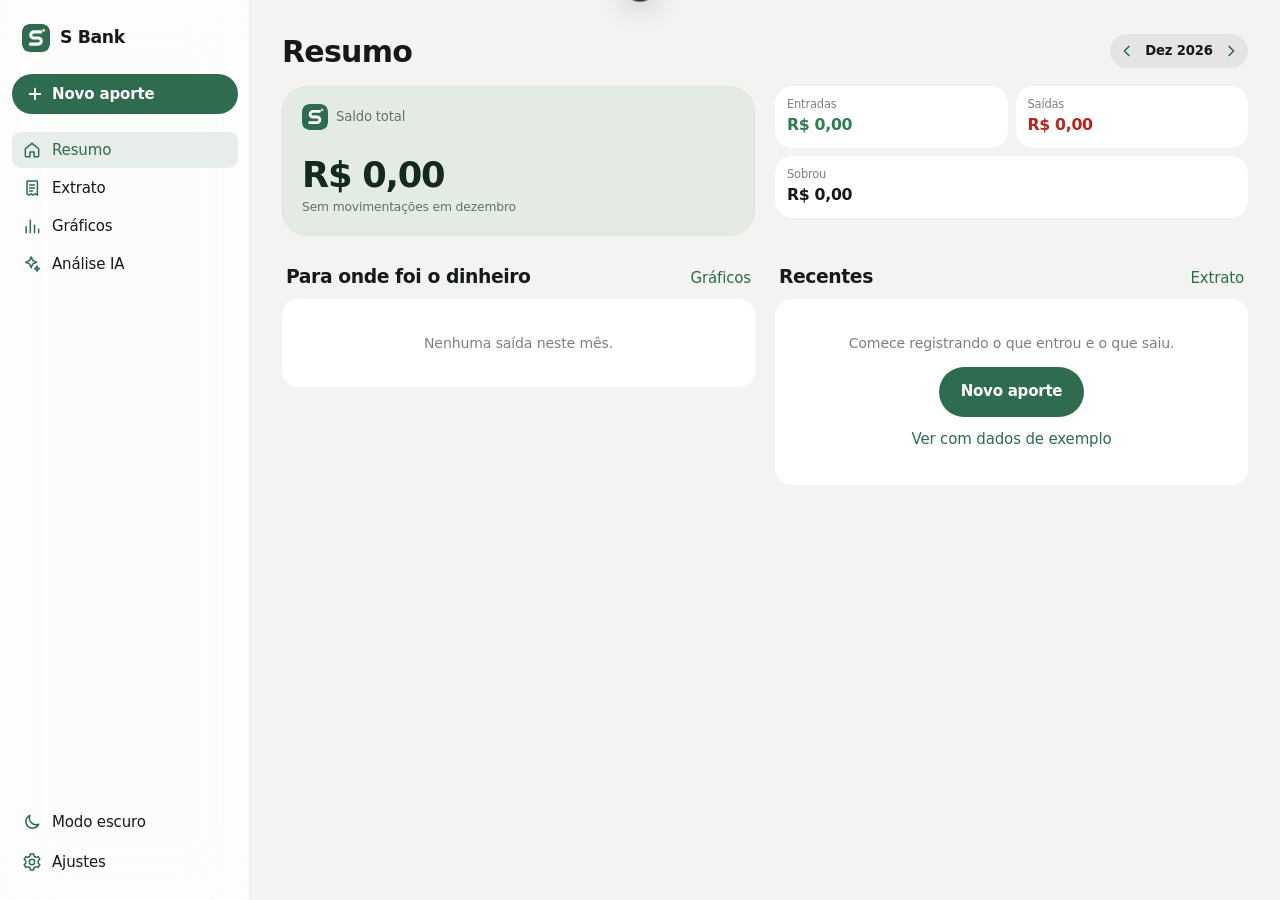
==== commit 17e6b078: "Paleta neutra verde-dinheiro e botão de modo claro/escuro Remove os gradientes do app, da landing e " ====
--- a/app/index.html
+++ b/app/index.html
@@ -5,8 +5,9 @@
   <meta name="viewport" content="width=device-width, initial-scale=1, viewport-fit=cover">
   <title>S Bank</title>
   <meta name="description" content="S Bank: seus ganhos e gastos, com gráficos e análise por IA.">
-  <meta name="theme-color" content="#F2F2F7" media="(prefers-color-scheme: light)">
-  <meta name="theme-color" content="#000000" media="(prefers-color-scheme: dark)">
+  <meta name="theme-color" content="#F3F4F1" media="(prefers-color-scheme: light)">
+  <meta name="theme-color" content="#0D0F0E" media="(prefers-color-scheme: dark)">
+  <script>try { const t = localStorage.getItem('sbank:theme'); if (t === 'light' || t === 'dark') document.documentElement.dataset.theme = t; } catch {}</script>
   <meta name="apple-mobile-web-app-capable" content="yes">
   <meta name="mobile-web-app-capable" content="yes">
   <meta name="apple-mobile-web-app-status-bar-style" content="black-translucent">
@@ -34,6 +35,8 @@
     <symbol id="i-up" viewBox="0 0 24 24"><path d="M12 19V5M6 11l6-6 6 6"/></symbol>
     <symbol id="i-trash" viewBox="0 0 24 24"><path d="M4.5 6.5h15M9.5 6.5V4.5h5v2M6.5 6.5l.8 12.2a1.5 1.5 0 0 0 1.5 1.3h6.4a1.5 1.5 0 0 0 1.5-1.3l.8-12.2M10 10.5v6M14 10.5v6"/></symbol>
     <symbol id="i-delete" viewBox="0 0 24 24"><path d="M9 5.5h10.5a1 1 0 0 1 1 1v11a1 1 0 0 1-1 1H9L3.5 12z"/><path d="m11.5 9.5 5 5M16.5 9.5l-5 5"/></symbol>
+    <symbol id="i-sun" viewBox="0 0 24 24"><circle cx="12" cy="12" r="4"/><path d="M12 2.5v2M12 19.5v2M4.6 4.6 6 6M18 18l1.4 1.4M2.5 12h2M19.5 12h2M4.6 19.4 6 18M18 6l1.4-1.4"/></symbol>
+    <symbol id="i-moon" viewBox="0 0 24 24"><path d="M20 14.5A8 8 0 0 1 9.5 4a8 8 0 1 0 10.5 10.5z"/></symbol>
     <symbol id="i-sparkle" viewBox="0 0 24 24"><path d="M12 2.5 14.2 9.8 21.5 12l-7.3 2.2L12 21.5l-2.2-7.3L2.5 12l7.3-2.2z"/></symbol>
   </svg>
 
@@ -52,11 +55,13 @@
         <button class="side-item pressable" data-view="graficos"><svg><use href="#i-graficos"/></svg><span>Gráficos</span></button>
         <button class="side-item pressable" data-view="ia"><svg><use href="#i-ia"/></svg><span>Análise IA</span></button>
       </nav>
-      <button class="side-item side-item--bottom pressable" data-settings><svg><use href="#i-gear"/></svg><span>Ajustes</span></button>
+      <button class="side-item side-item--bottom pressable" data-theme-toggle><svg><use class="theme-icon" href="#i-moon"/></svg><span class="theme-label">Modo escuro</span></button>
+      <button class="side-item pressable" data-settings><svg><use href="#i-gear"/></svg><span>Ajustes</span></button>
     </aside>
 
     <div class="main" id="main">
       <header class="navbar" id="navbar">
+        <button class="navbar__btn navbar__btn--left pressable" data-theme-toggle aria-label="Alternar modo claro e escuro"><svg><use class="theme-icon" href="#i-moon"/></svg></button>
         <span class="navbar__title" id="navTitle">Resumo</span>
         <button class="navbar__btn pressable" data-settings aria-label="Ajustes"><svg><use href="#i-gear"/></svg></button>
       </header>
@@ -234,6 +239,19 @@
         <button class="sheet__action sheet__action--bold pressable" data-dismiss>OK</button>
       </div>
       <div class="sheet__body settings">
+        <h3 class="group-title">Aparência</h3>
+        <div class="group form">
+          <div class="form__row">
+            <div class="segmented" id="themeSeg" style="flex:1">
+              <span class="segmented__thumb"></span>
+              <button type="button" class="segmented__btn" data-value="auto">Automático</button>
+              <button type="button" class="segmented__btn" data-value="light">Claro</button>
+              <button type="button" class="segmented__btn" data-value="dark">Escuro</button>
+            </div>
+          </div>
+        </div>
+        <p class="group-foot">“Automático” acompanha o modo do iPhone.</p>
+
         <h3 class="group-title">Seus dados</h3>
         <div class="group">
           <button class="row-btn pressable" id="exportJson">Exportar dados (.json)</button>
--- a/app/app.css
+++ b/app/app.css
@@ -1,25 +1,31 @@
 /* S Bank — visual no padrão do iOS (cores do sistema, materiais translúcidos, tipografia SF) */
 :root {
   color-scheme: light;
-  --bg: #F2F2F7;
+  --bg: #F3F4F1;
   --surface: #FFFFFF;
   --surface-raised: #FFFFFF;
-  --fill: rgba(118, 118, 128, .12);
-  --fill-strong: rgba(118, 118, 128, .2);
-  --label: #000000;
-  --label-2: rgba(60, 60, 67, .62);
-  --label-3: rgba(60, 60, 67, .34);
-  --separator: rgba(60, 60, 67, .16);
-  --tint: #6A4CF0;
-  --tint-soft: rgba(106, 76, 240, .12);
-  --pos: #248A3D;
-  --neg: #D70015;
+  --fill: rgba(112, 122, 114, .12);
+  --fill-strong: rgba(112, 122, 114, .2);
+  --label: #151A16;
+  --label-2: rgba(48, 58, 50, .64);
+  --label-3: rgba(48, 58, 50, .34);
+  --separator: rgba(48, 58, 50, .14);
+  --tint: #2F6B4F;
+  --tint-soft: rgba(47, 107, 79, .1);
+  --on-tint: #FFFFFF;
+  --pos: #2E7D4F;
+  --neg: #B3261E;
+  --warn: #B7791F;
   --thumb: #FFFFFF;
-  --material: rgba(255, 255, 255, .72);
-  --material-edge: rgba(255, 255, 255, .55);
-  --material-line: rgba(0, 0, 0, .06);
-  --sheet-bg: #F2F2F7;
-  --shadow-float: 0 10px 34px -10px rgba(0, 0, 0, .22), 0 2px 6px rgba(0, 0, 0, .05);
+  --material: rgba(255, 255, 255, .76);
+  --material-edge: rgba(255, 255, 255, .6);
+  --material-line: rgba(20, 30, 22, .06);
+  --sheet-bg: #F3F4F1;
+  --sheet-group: #FFFFFF;
+  --card-bg: #E3EBE4;
+  --card-ink: #132A1D;
+  --card-ink-2: rgba(19, 42, 29, .62);
+  --shadow-float: 0 10px 34px -12px rgba(20, 30, 22, .2), 0 2px 6px rgba(20, 30, 22, .05);
   --safe-top: env(safe-area-inset-top, 0px);
   --safe-bottom: env(safe-area-inset-bottom, 0px);
   --tabbar-h: 62px;
@@ -30,39 +36,62 @@
 @media (prefers-color-scheme: dark) {
   :root:not([data-theme="light"]) {
     color-scheme: dark;
-    --bg: #000000;
-    --surface: #1C1C1E;
-    --surface-raised: #2C2C2E;
-    --fill: rgba(118, 118, 128, .24);
-    --fill-strong: rgba(118, 118, 128, .36);
-    --label: #FFFFFF;
-    --label-2: rgba(235, 235, 245, .62);
-    --label-3: rgba(235, 235, 245, .32);
-    --separator: rgba(84, 84, 88, .55);
-    --tint: #9D8CFF;
-    --tint-soft: rgba(157, 140, 255, .16);
-    --pos: #30D158;
-    --neg: #FF453A;
-    --thumb: #636366;
-    --material: rgba(30, 30, 32, .7);
-    --material-edge: rgba(255, 255, 255, .1);
-    --material-line: rgba(255, 255, 255, .08);
-    --sheet-bg: #1C1C1E;
+    --bg: #0D0F0E;
+    --surface: #171A18;
+    --surface-raised: #212522;
+    --fill: rgba(130, 142, 133, .2);
+    --fill-strong: rgba(130, 142, 133, .32);
+    --label: #F1F3F0;
+    --label-2: rgba(222, 230, 224, .62);
+    --label-3: rgba(222, 230, 224, .3);
+    --separator: rgba(92, 104, 95, .45);
+    --tint: #86C9A3;
+    --tint-soft: rgba(134, 201, 163, .14);
+    --on-tint: #0D1A12;
+    --pos: #7BCF9C;
+    --neg: #F08A80;
+    --warn: #E0B15C;
+    --thumb: #3A403C;
+    --material: rgba(26, 30, 27, .74);
+    --material-edge: rgba(255, 255, 255, .08);
+    --material-line: rgba(255, 255, 255, .07);
+    --sheet-bg: #171A18;
+    --sheet-group: #212522;
+    --card-bg: #1C2620;
+    --card-ink: #EAF2EC;
+    --card-ink-2: rgba(234, 242, 236, .6);
     --shadow-float: 0 10px 34px -10px rgba(0, 0, 0, .7);
   }
-  :root:not([data-theme="light"]) .sheet .group { background: #2C2C2E; }
-}
-:root[data-theme="dark"] .sheet .group { background: #2C2C2E; }
+}
 :root[data-theme="dark"] {
   color-scheme: dark;
-  --bg: #000000; --surface: #1C1C1E; --surface-raised: #2C2C2E;
-  --fill: rgba(118, 118, 128, .24); --fill-strong: rgba(118, 118, 128, .36);
-  --label: #FFFFFF; --label-2: rgba(235, 235, 245, .62); --label-3: rgba(235, 235, 245, .32);
-  --separator: rgba(84, 84, 88, .55); --tint: #9D8CFF; --tint-soft: rgba(157, 140, 255, .16);
-  --pos: #30D158; --neg: #FF453A; --thumb: #636366;
-  --material: rgba(30, 30, 32, .7); --material-edge: rgba(255, 255, 255, .1); --material-line: rgba(255, 255, 255, .08);
-  --sheet-bg: #1C1C1E; --shadow-float: 0 10px 34px -10px rgba(0, 0, 0, .7);
-}
+  --bg: #0D0F0E;
+  --surface: #171A18;
+  --surface-raised: #212522;
+  --fill: rgba(130, 142, 133, .2);
+  --fill-strong: rgba(130, 142, 133, .32);
+  --label: #F1F3F0;
+  --label-2: rgba(222, 230, 224, .62);
+  --label-3: rgba(222, 230, 224, .3);
+  --separator: rgba(92, 104, 95, .45);
+  --tint: #86C9A3;
+  --tint-soft: rgba(134, 201, 163, .14);
+  --on-tint: #0D1A12;
+  --pos: #7BCF9C;
+  --neg: #F08A80;
+  --warn: #E0B15C;
+  --thumb: #3A403C;
+  --material: rgba(26, 30, 27, .74);
+  --material-edge: rgba(255, 255, 255, .08);
+  --material-line: rgba(255, 255, 255, .07);
+  --sheet-bg: #171A18;
+  --sheet-group: #212522;
+  --card-bg: #1C2620;
+  --card-ink: #EAF2EC;
+  --card-ink-2: rgba(234, 242, 236, .6);
+  --shadow-float: 0 10px 34px -10px rgba(0, 0, 0, .7);
+}
+.sheet .group { background: var(--sheet-group); }
 
 /* ---------- Base ---------- */
 * { box-sizing: border-box; margin: 0; padding: 0; -webkit-tap-highlight-color: transparent; }
@@ -108,6 +137,7 @@
   opacity: 0; transform: translateY(4px); transition: opacity 220ms ease, transform 300ms var(--ease-out);
 }
 .navbar.is-scrolled .navbar__title { opacity: 1; transform: none; }
+.navbar__btn--left { grid-column: 1 !important; justify-self: start; }
 .navbar__btn { grid-column: 3; width: 44px; height: 44px; display: grid; place-items: center; color: var(--tint); border-radius: 50%; }
 .navbar__btn svg { width: 24px; height: 24px; }
 
@@ -134,21 +164,14 @@
 .hint { font-size: .8rem; color: var(--label-3); text-align: center; margin-top: 18px; }
 
 .card-balance {
-  position: relative; overflow: hidden; color: #fff; border-radius: 26px; padding: 18px 20px 20px;
-  background:
-    radial-gradient(110% 90% at 100% 0%, rgba(124, 92, 255, .62), transparent 58%),
-    radial-gradient(80% 80% at 0% 110%, rgba(0, 212, 166, .42), transparent 60%),
-    linear-gradient(160deg, #1D1D22 0%, #0C0C10 100%);
-  box-shadow: inset 0 0 0 .5px rgba(255, 255, 255, .14), 0 18px 40px -22px rgba(40, 20, 120, .65);
-}
-.card-balance::after { /* brilho suave, como luz batendo no material */
-  content: ""; position: absolute; inset: 0; pointer-events: none;
-  background: linear-gradient(115deg, transparent 35%, rgba(255, 255, 255, .07) 50%, transparent 65%);
-}
-.card-balance__top { display: flex; align-items: center; gap: 8px; font-size: .88rem; font-weight: 500; color: rgba(255, 255, 255, .78); }
+  position: relative; overflow: hidden; color: var(--card-ink); border-radius: 26px; padding: 18px 20px 20px;
+  background: var(--card-bg);
+  box-shadow: inset 0 0 0 .5px var(--material-line);
+}
+.card-balance__top { display: flex; align-items: center; gap: 8px; font-size: .88rem; font-weight: 500; color: var(--card-ink-2); }
 .card-balance__top img { border-radius: 7px; }
 .card-balance__value { display: block; margin-top: 26px; font-size: 2.35rem; line-height: 1.05; font-weight: 700; letter-spacing: -0.035em; }
-.card-balance__sub { display: block; margin-top: 6px; font-size: .82rem; color: rgba(255, 255, 255, .66); }
+.card-balance__sub { display: block; margin-top: 6px; font-size: .82rem; color: var(--card-ink-2); }
 
 .tiles { display: grid; grid-template-columns: repeat(3, minmax(0, 1fr)); gap: 8px; margin-top: 10px; }
 .tile { background: var(--surface); border-radius: 18px; padding: 11px 12px 12px; min-width: 0; }
@@ -184,7 +207,7 @@
 .tx__amount.is-expense { color: var(--label); }
 .tx-row__delete {
   position: absolute; top: 0; right: 0; bottom: 0; width: 100%; padding-right: 22px;
-  display: flex; align-items: center; justify-content: flex-end; background: #FF3B30; color: #fff; font-weight: 600; font-size: .94rem;
+  display: flex; align-items: center; justify-content: flex-end; background: #C8463D; color: #fff; font-weight: 600; font-size: .94rem;
 }
 .empty { padding: 34px 20px; text-align: center; color: var(--label-2); font-size: .94rem; line-height: 1.45; }
 .empty .btn { margin-top: 14px; }
@@ -198,7 +221,7 @@
   display: inline-flex; align-items: center; justify-content: center; gap: 8px;
   min-height: 50px; padding: 0 22px; border-radius: 25px; font-size: 1rem; font-weight: 600; letter-spacing: -0.015em;
 }
-.btn--primary { background: var(--tint); color: #fff; }
+.btn--primary { background: var(--tint); color: var(--on-tint); }
 .btn--tint { background: var(--tint-soft); color: var(--tint); }
 .btn--small { min-height: 34px; padding: 0 16px; font-size: .88rem; }
 .btn--block { width: 100%; }
@@ -252,9 +275,9 @@
 .ai-intro { display: flex; gap: 14px; align-items: center; padding: 4px 4px 0; }
 .ai-intro p { font-size: .94rem; color: var(--label-2); line-height: 1.4; }
 .ai-intro__orb {
-  flex: none; width: 48px; height: 48px; border-radius: 50%; display: grid; place-items: center; color: #fff;
-  background: radial-gradient(circle at 30% 25%, #B7A8FF, #6A4CF0 55%, #00B894 120%);
-  box-shadow: 0 8px 22px -8px rgba(106, 76, 240, .7);
+  flex: none; width: 48px; height: 48px; border-radius: 50%; display: grid; place-items: center; color: var(--on-tint);
+  background: var(--tint);
+  
 }
 .ai-intro__orb svg { width: 24px; height: 24px; fill: currentColor; stroke: none; }
 .ai-nokey { padding: 16px; margin-top: 16px; display: grid; gap: 12px; font-size: .94rem; color: var(--label-2); }
@@ -264,7 +287,7 @@
   border-radius: 24px; background: var(--surface); box-shadow: 0 0 0 .5px var(--separator);
 }
 .composer textarea { flex: 1; min-width: 0; border: 0; outline: 0; resize: none; background: transparent; padding: 8px 0; max-height: 140px; line-height: 1.35; }
-.composer__send { flex: none; width: 34px; height: 34px; border-radius: 50%; display: grid; place-items: center; background: var(--tint); color: #fff; }
+.composer__send { flex: none; width: 34px; height: 34px; border-radius: 50%; display: grid; place-items: center; background: var(--tint); color: var(--on-tint); }
 .composer__send svg { width: 18px; height: 18px; stroke-width: 2.6; }
 .composer__send:disabled { background: var(--fill-strong); }
 .report { background: var(--surface); border-radius: var(--radius-group); padding: 18px 16px; margin-top: 14px; animation: rise 420ms var(--ease-out); }
@@ -276,7 +299,7 @@
 .insights li { display: flex; gap: 10px; align-items: flex-start; padding: 11px 12px; background: var(--fill); font-size: .94rem; line-height: 1.4; }
 .insights li::before { flex: none; width: 20px; height: 20px; border-radius: 50%; display: grid; place-items: center; font-size: .7rem; font-weight: 800; color: #fff; margin-top: 1px; }
 .insights .positivo::before { content: "✓"; background: var(--pos); }
-.insights .alerta::before { content: "!"; background: #FF9500; }
+.insights .alerta::before { content: "!"; background: var(--warn); }
 .insights .neutro::before { content: "i"; background: var(--label-3); }
 .report__chart { margin-top: 20px; }
 .report__chart h4 { font-size: 1rem; font-weight: 650; }
@@ -315,8 +338,8 @@
 .tab.is-active { color: var(--tint); }
 .tab.is-active svg { stroke-width: 2.1; }
 .tabbar__add {
-  flex: none; width: var(--tabbar-h); height: var(--tabbar-h); border-radius: 50%; display: grid; place-items: center; color: #fff;
-  background: linear-gradient(145deg, #7C5CFF, #5A3DE6); box-shadow: var(--shadow-float), inset 0 1px 0 rgba(255, 255, 255, .28);
+  flex: none; width: var(--tabbar-h); height: var(--tabbar-h); border-radius: 50%; display: grid; place-items: center; color: var(--on-tint);
+  background: var(--tint); box-shadow: var(--shadow-float);
 }
 .tabbar__add svg { width: 27px; height: 27px; stroke-width: 2.4; }
 
@@ -410,7 +433,7 @@
   transform: translate(-50%, -140%); will-change: transform;
 }
 .toast:not(:has(.toast__action:not([hidden]))) { padding-right: 18px; }
-.toast__action { height: 32px; padding: 0 12px; border-radius: 16px; background: rgba(255, 255, 255, .14); color: #C9BFFF; font-weight: 600; font-size: .88rem; }
+.toast__action { height: 32px; padding: 0 12px; border-radius: 16px; background: rgba(255, 255, 255, .14); color: #A9DDBF; font-weight: 600; font-size: .88rem; }
 
 .haptic { position: fixed; width: 1px; height: 1px; overflow: hidden; opacity: 0; pointer-events: none; }
 
@@ -436,7 +459,7 @@
   }
   .sidebar__brand { display: flex; align-items: center; gap: 10px; padding: 4px 10px 18px; font-weight: 700; font-size: 1.15rem; letter-spacing: -0.02em; color: var(--label); text-decoration: none; }
   .sidebar__brand img { border-radius: 7px; }
-  .sidebar__new { display: flex; align-items: center; gap: 8px; height: 40px; padding: 0 14px; margin-bottom: 14px; border-radius: 20px; background: var(--tint); color: #fff; font-weight: 600; }
+  .sidebar__new { display: flex; align-items: center; gap: 8px; height: 40px; padding: 0 14px; margin-bottom: 14px; border-radius: 20px; background: var(--tint); color: var(--on-tint); font-weight: 600; }
   .sidebar__new svg { width: 18px; height: 18px; stroke-width: 2.4; }
   .sidebar__nav { display: grid; gap: 2px; }
   .side-item { display: flex; align-items: center; gap: 10px; height: 36px; padding: 0 10px; border-radius: 9px; color: var(--label); font-weight: 500; text-align: left; }
@@ -484,3 +507,9 @@
   .keypad button { height: 44px; font-size: 1.5rem; }
   .sheet__header { height: 52px; }
 }
+
+/* Troca suave entre claro e escuro (navegadores sem View Transitions) */
+html.theme-fade *, html.theme-fade *::before, html.theme-fade *::after {
+  transition: background-color 380ms ease, color 380ms ease, border-color 380ms ease, box-shadow 380ms ease, fill 380ms ease, stroke 380ms ease !important;
+}
+::view-transition-old(root), ::view-transition-new(root) { animation-duration: 380ms; animation-timing-function: ease; }
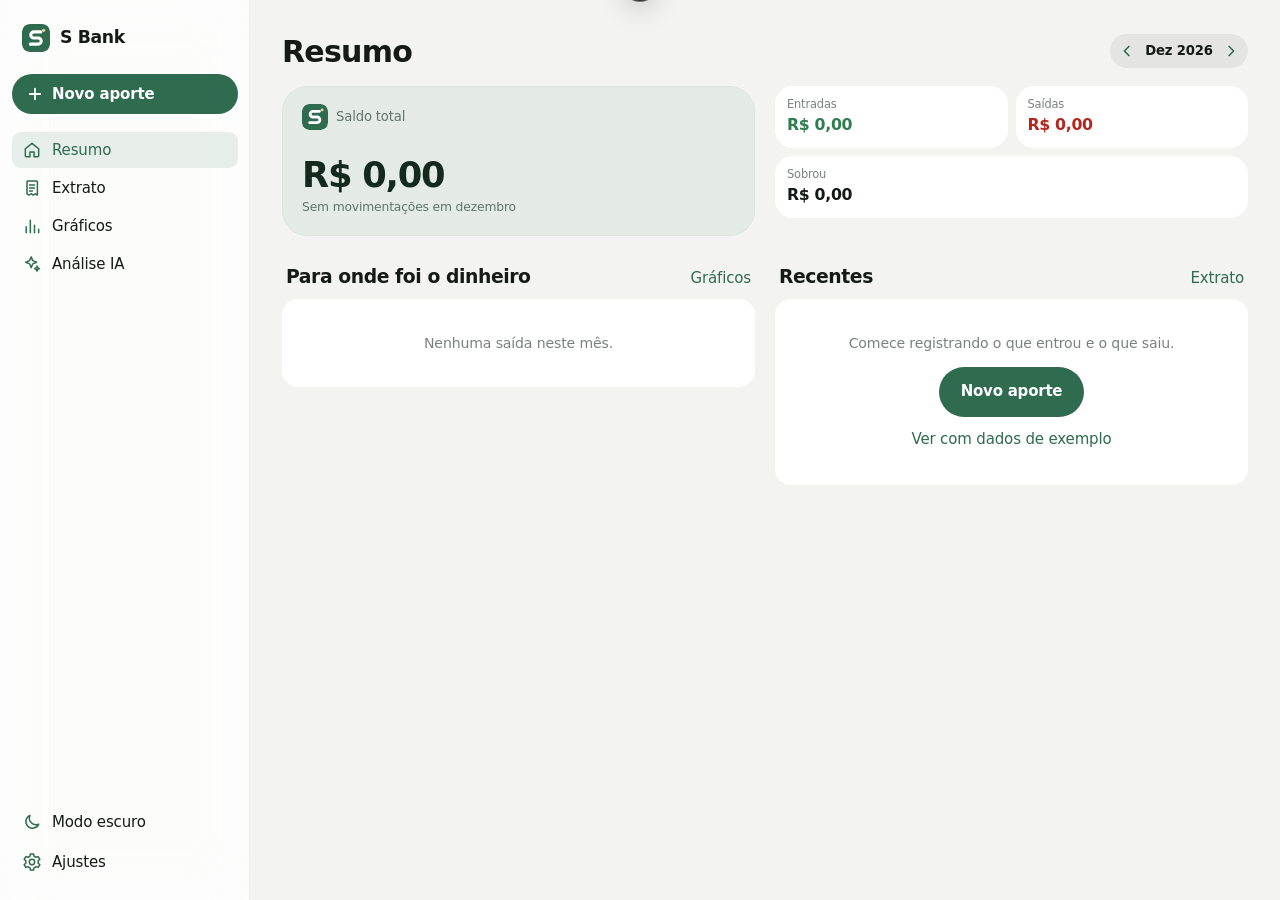
==== commit eb4fb4a3: "Importa compras do Apple Pay enviadas por atalho do iPhone Co-Authored-By: Claude Opus 5.5 <noreply@" ====
--- a/app/index.html
+++ b/app/index.html
@@ -269,8 +269,9 @@
         <div class="group">
           <button class="row-btn pressable" id="ghPush">Enviar para o GitHub</button>
           <button class="row-btn pressable" id="ghPull">Baixar do GitHub</button>
-        </div>
-        <p class="group-foot">Use um repositório privado e um token “fine-grained” com permissão Contents: Read and write somente nele.</p>
+          <button class="row-btn pressable" id="inboxCheck">Buscar compras do Apple Pay</button>
+        </div>
+        <p class="group-foot">Use um repositório privado e um token “fine-grained” com permissão Contents: Read and write somente nele. As compras enviadas pelo atalho do iPhone (pasta inbox/) entram sozinhas sempre que você abre o app.</p>
 
         <h3 class="group-title">Análise com IA</h3>
         <div class="group form">
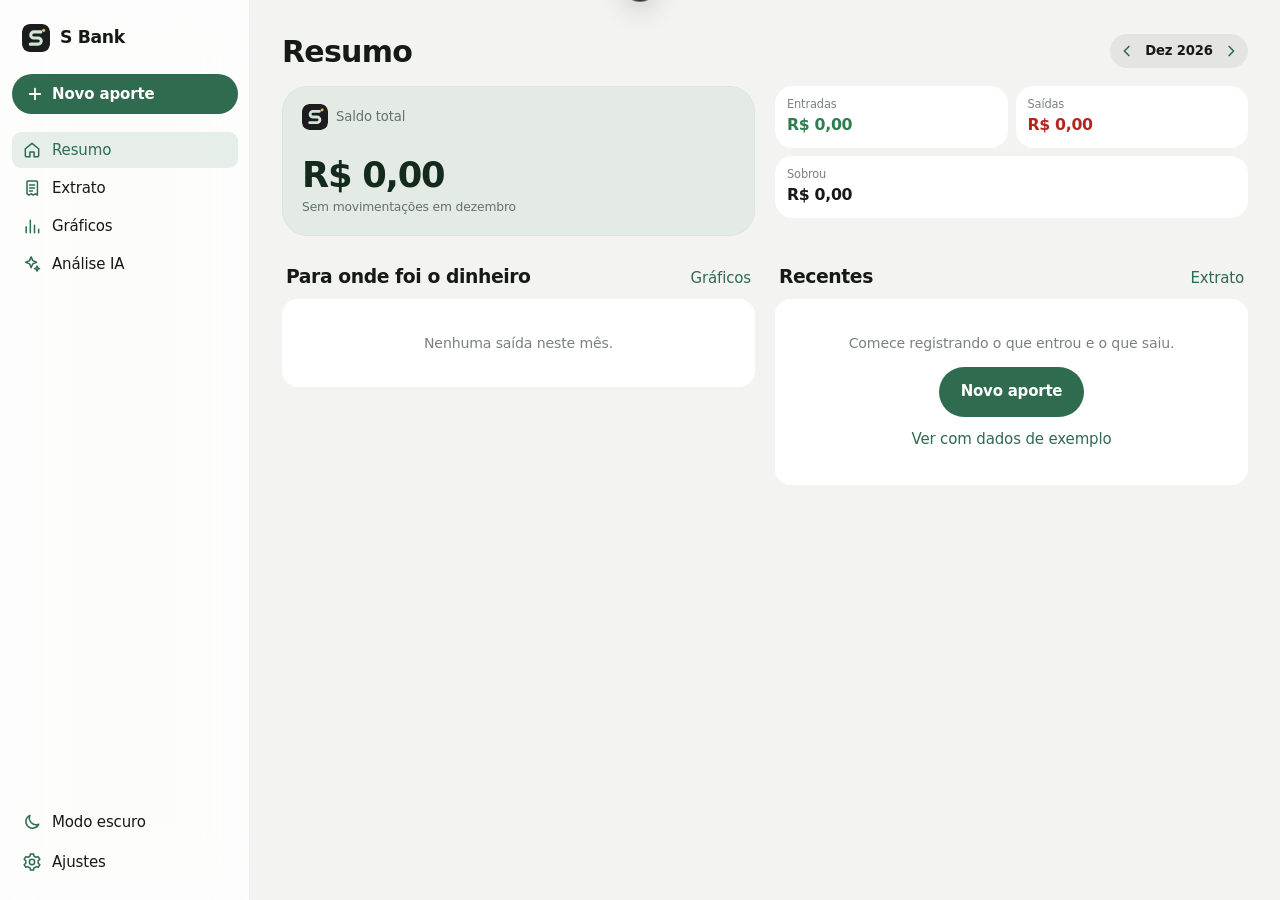
==== commit 20eec35f: "Ícones de categoria minimalistas, ícone do app grafite e modo escuro neutro Troca os emojis por ícon" ====
--- a/app/index.html
+++ b/app/index.html
@@ -6,7 +6,7 @@
   <title>S Bank</title>
   <meta name="description" content="S Bank: seus ganhos e gastos, com gráficos e análise por IA.">
   <meta name="theme-color" content="#F3F4F1" media="(prefers-color-scheme: light)">
-  <meta name="theme-color" content="#0D0F0E" media="(prefers-color-scheme: dark)">
+  <meta name="theme-color" content="#0B0B0C" media="(prefers-color-scheme: dark)">
   <script>try { const t = localStorage.getItem('sbank:theme'); if (t === 'light' || t === 'dark') document.documentElement.dataset.theme = t; } catch {}</script>
   <meta name="apple-mobile-web-app-capable" content="yes">
   <meta name="mobile-web-app-capable" content="yes">
@@ -283,9 +283,9 @@
         <div class="group" id="catManage"></div>
         <form class="group form cat-add" id="catAddForm">
           <label class="form__row"><span>Nova</span>
-            <input id="catEmoji" class="cat-add__emoji" maxlength="4" placeholder="🏷️" aria-label="Emoji">
             <input id="catName" maxlength="24" placeholder="Nome" aria-label="Nome da categoria" required>
           </label>
+          <div class="form__row form__row--icons"><div class="icon-pick" id="iconPick" role="radiogroup" aria-label="Ícone da categoria"></div></div>
           <div class="form__row">
             <div class="segmented segmented--inline" id="catType">
               <span class="segmented__thumb"></span>
--- a/app/app.css
+++ b/app/app.css
@@ -36,59 +36,59 @@
 @media (prefers-color-scheme: dark) {
   :root:not([data-theme="light"]) {
     color-scheme: dark;
-    --bg: #0D0F0E;
-    --surface: #171A18;
-    --surface-raised: #212522;
-    --fill: rgba(130, 142, 133, .2);
-    --fill-strong: rgba(130, 142, 133, .32);
-    --label: #F1F3F0;
-    --label-2: rgba(222, 230, 224, .62);
-    --label-3: rgba(222, 230, 224, .3);
-    --separator: rgba(92, 104, 95, .45);
+    --bg: #0B0B0C;
+    --surface: #18181A;
+    --surface-raised: #232326;
+    --fill: rgba(120, 120, 128, .22);
+    --fill-strong: rgba(120, 120, 128, .34);
+    --label: #F2F2F3;
+    --label-2: rgba(235, 235, 240, .6);
+    --label-3: rgba(235, 235, 240, .3);
+    --separator: rgba(84, 84, 90, .5);
     --tint: #86C9A3;
     --tint-soft: rgba(134, 201, 163, .14);
-    --on-tint: #0D1A12;
+    --on-tint: #0B1A12;
     --pos: #7BCF9C;
     --neg: #F08A80;
     --warn: #E0B15C;
-    --thumb: #3A403C;
-    --material: rgba(26, 30, 27, .74);
+    --thumb: #3A3A3E;
+    --material: rgba(28, 28, 30, .74);
     --material-edge: rgba(255, 255, 255, .08);
     --material-line: rgba(255, 255, 255, .07);
-    --sheet-bg: #171A18;
-    --sheet-group: #212522;
-    --card-bg: #1C2620;
-    --card-ink: #EAF2EC;
-    --card-ink-2: rgba(234, 242, 236, .6);
+    --sheet-bg: #18181A;
+    --sheet-group: #232326;
+    --card-bg: #1F1F22;
+    --card-ink: #F2F2F3;
+    --card-ink-2: rgba(242, 242, 243, .58);
     --shadow-float: 0 10px 34px -10px rgba(0, 0, 0, .7);
   }
 }
 :root[data-theme="dark"] {
   color-scheme: dark;
-  --bg: #0D0F0E;
-  --surface: #171A18;
-  --surface-raised: #212522;
-  --fill: rgba(130, 142, 133, .2);
-  --fill-strong: rgba(130, 142, 133, .32);
-  --label: #F1F3F0;
-  --label-2: rgba(222, 230, 224, .62);
-  --label-3: rgba(222, 230, 224, .3);
-  --separator: rgba(92, 104, 95, .45);
+  --bg: #0B0B0C;
+  --surface: #18181A;
+  --surface-raised: #232326;
+  --fill: rgba(120, 120, 128, .22);
+  --fill-strong: rgba(120, 120, 128, .34);
+  --label: #F2F2F3;
+  --label-2: rgba(235, 235, 240, .6);
+  --label-3: rgba(235, 235, 240, .3);
+  --separator: rgba(84, 84, 90, .5);
   --tint: #86C9A3;
   --tint-soft: rgba(134, 201, 163, .14);
-  --on-tint: #0D1A12;
+  --on-tint: #0B1A12;
   --pos: #7BCF9C;
   --neg: #F08A80;
   --warn: #E0B15C;
-  --thumb: #3A403C;
-  --material: rgba(26, 30, 27, .74);
+  --thumb: #3A3A3E;
+  --material: rgba(28, 28, 30, .74);
   --material-edge: rgba(255, 255, 255, .08);
   --material-line: rgba(255, 255, 255, .07);
-  --sheet-bg: #171A18;
-  --sheet-group: #212522;
-  --card-bg: #1C2620;
-  --card-ink: #EAF2EC;
-  --card-ink-2: rgba(234, 242, 236, .6);
+  --sheet-bg: #18181A;
+  --sheet-group: #232326;
+  --card-bg: #1F1F22;
+  --card-ink: #F2F2F3;
+  --card-ink-2: rgba(242, 242, 243, .58);
   --shadow-float: 0 10px 34px -10px rgba(0, 0, 0, .7);
 }
 .sheet .group { background: var(--sheet-group); }
@@ -421,7 +421,7 @@
 .cat-row__del svg { width: 18px; height: 18px; }
 .cat-add { margin-top: 10px; }
 .cat-add .form__row input { text-align: left; color: var(--label); }
-.cat-add .cat-add__emoji { flex: none; width: 40px; text-align: center; }
+
 
 /* ---------- Aviso flutuante ---------- */
 .toast {
@@ -513,3 +513,14 @@
   transition: background-color 380ms ease, color 380ms ease, border-color 380ms ease, box-shadow 380ms ease, fill 380ms ease, stroke 380ms ease !important;
 }
 ::view-transition-old(root), ::view-transition-new(root) { animation-duration: 380ms; animation-timing-function: ease; }
+
+/* Ícones de categoria (traço fino, cor da categoria) */
+.tx__icon svg, .cat-bar__icon svg { width: 20px; height: 20px; stroke-width: 1.7; }
+.cat-opt__icon svg { width: 22px; height: 22px; stroke-width: 1.7; }
+.cat-row__icon svg { width: 16px; height: 16px; stroke-width: 1.9; }
+.form__row--icons { padding: 10px 12px !important; }
+.icon-pick { display: grid; grid-template-columns: repeat(auto-fill, minmax(40px, 1fr)); gap: 6px; width: 100%; }
+.icon-opt { height: 40px; border-radius: 12px; display: grid; place-items: center; color: var(--label-2); transition: background-color 180ms ease, color 180ms ease, transform 260ms var(--ease-out); }
+.icon-opt svg { width: 20px; height: 20px; stroke-width: 1.7; }
+.icon-opt:active { transform: scale(.9); transition-duration: 60ms; }
+.icon-opt.is-active { background: var(--tint-soft); color: var(--tint); box-shadow: inset 0 0 0 1.5px var(--tint); }
